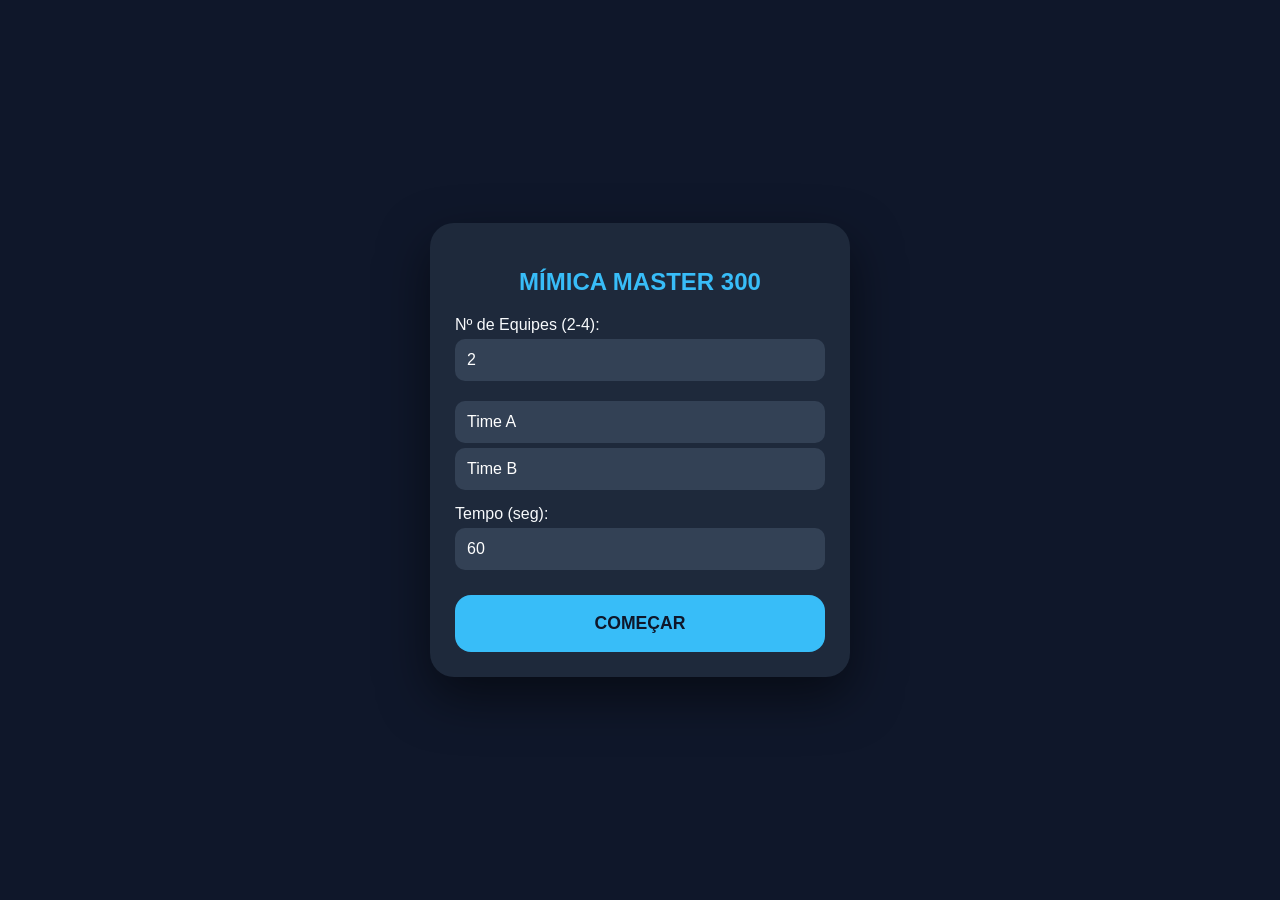
==== index.html @ abd2fcb4 "Add files via upload" ====
<!DOCTYPE html>
<html lang="pt-br">
<head>
    <meta charset="UTF-8">
    <meta name="viewport" content="width=device-width, initial-scale=1.0, maximum-scale=1.0, user-scalable=no">
    <title>Mímica Master Voice 300</title>
    <style>
        :root { --primary: #38bdf8; --bg: #0f172a; --card: #1e293b; --text: #f8fafc; }
        * { box-sizing: border-box; -webkit-tap-highlight-color: transparent; }
        body { font-family: 'Segoe UI', sans-serif; background: var(--bg); color: var(--text); margin: 0; display: flex; justify-content: center; align-items: center; height: 100vh; overflow: hidden; }
        .screen { width: 95%; max-width: 420px; background: var(--card); padding: 25px; border-radius: 24px; text-align: center; box-shadow: 0 20px 50px rgba(0,0,0,0.5); }
        .hidden { display: none !important; }
        .input-group { margin: 15px 0; text-align: left; }
        input { width: 100%; padding: 12px; border-radius: 10px; border: none; margin-top: 5px; background: #334155; color: white; font-size: 1rem; }
        .scoreboard { display: grid; grid-template-columns: repeat(auto-fit, minmax(70px, 1fr)); gap: 8px; margin-bottom: 15px; }
        .team-box { background: #334155; padding: 8px; border-radius: 12px; font-size: 0.75rem; transition: 0.3s; border: 2px solid transparent; }
        .team-box.active { border-color: var(--primary); background: rgba(56, 189, 248, 0.2); transform: scale(1.05); }
        .timer-display { font-size: 3.5rem; font-weight: 900; color: #f43f5e; margin: 10px 0; }
        .card { background: #f8fafc; color: #1e293b; min-height: 180px; border-radius: 20px; display: flex; flex-direction: column; align-items: center; justify-content: center; margin-bottom: 20px; box-shadow: 0 8px 0 #cbd5e1; border: 2px solid #38bdf8;}
        .cat-badge { background: #38bdf8; padding: 5px 15px; border-radius: 20px; font-size: 0.8rem; font-weight: bold; color: #0f172a; margin-bottom: 10px; text-transform: uppercase; }
        .word-text { font-size: 1.8rem; font-weight: 800; text-transform: uppercase; padding: 0 15px; text-align: center; line-height: 1.1; }
        .points-badge { margin-top: 10px; color: white; font-weight: bold; background: #0f172a; padding: 4px 12px; border-radius: 10px; font-size: 0.9rem; }
        .btn { border: none; border-radius: 16px; padding: 18px; font-size: 1.1rem; font-weight: bold; cursor: pointer; width: 100%; transition: 0.2s; margin-top: 10px; }
        .btn-blue { background: var(--primary); color: #0f172a; }
        .btn-green { background: #22c55e; color: white; }
        .btn-red { background: #ef4444; color: white; }
        .action-row { display: flex; gap: 10px; }
    </style>
</head>
<body>

    <div id="setup-screen" class="screen">
        <h2 style="color: var(--primary)">MÍMICA MASTER 300</h2>
        <div class="input-group">
            <label>Nº de Equipes (2-4):</label>
            <input type="number" id="qtyTeams" value="2" min="2" max="4" onchange="generateInputs()">
        </div>
        <div id="team-names-container"></div>
        <div class="input-group">
            <label>Tempo (seg):</label>
            <input type="number" id="gameTime" value="60">
        </div>
        <button class="btn btn-blue" onclick="startGame()">COMEÇAR</button>
    </div>

    <div id="game-screen" class="screen hidden">
        <div id="ranking" style="font-size: 0.7rem; color: #94a3b8; margin-bottom: 8px; font-weight: bold;"></div>
        <div class="scoreboard" id="scoreboard"></div>
        <div class="timer-display" id="timer">00</div>

        <div class="card">
            <div id="cat-display" class="cat-badge">CATEGORIA</div>
            <div id="word-display" class="word-text">PRONTO?</div>
            <div id="points-display" class="points-badge" style="visibility: hidden;">0 PONTOS</div>
        </div>

        <div id="controls">
            <button id="btn-draw" class="btn btn-blue" onclick="drawWord()">SORTEAR PALAVRA</button>
            <button id="btn-start-timer" class="btn btn-green hidden" onclick="startCountdown()">INICIAR MÍMICA</button>
            <div id="game-actions" class="action-row hidden">
                <button class="btn btn-green" onclick="resolveTurn(true)">ACERTOU</button>
                <button class="btn btn-red" onclick="resolveTurn(false)">ERROU</button>
            </div>
        </div>
    </div>

    <script>
        const database = {
            "Ações": [
                {p:1,w:"Dormir"},{p:1,w:"Correr"},{p:1,w:"Beber"},{p:1,w:"Chorar"},{p:1,w:"Rir"},{p:1,w:"Abraçar"},{p:1,w:"Pular"},{p:1,w:"Lavar Mãos"},{p:1,w:"Tossir"},{p:1,w:"Caminhar"},
                {p:2,w:"Fritar Ovo"},{p:2,w:"Varrer"},{p:2,w:"Escovar Dentes"},{p:2,w:"Dirigir"},{p:2,w:"Pentear Cabelo"},{p:2,w:"Abrir Presente"},{p:2,w:"Lavar Louça"},{p:2,w:"Pedalar"},{p:2,w:"Ler Livro"},{p:2,w:"Chutar Bola"},
                {p:3,w:"Tirar Selfie"},{p:3,w:"Pescar"},{p:3,w:"Jogar Boliche"},{p:3,w:"Assobiar"},{p:3,w:"Pintar Quadro"},{p:3,w:"Tocar Violão"},{p:3,w:"Maquiar"},{p:3,w:"Passar Ferro"},{p:3,w:"Digitar"},{p:3,w:"Amarrar Sapato"},
                {p:4,w:"Lutar Boxe"},{p:4,w:"Yoga"},{p:4,w:"Trocar Lâmpada"},{p:4,w:"Andar Skate"},{p:4,w:"Costurar"},{p:4,w:"Cantar Ópera"},{p:4,w:"Fazer Mímica"},{p:4,w:"Escalar"},{p:4,w:"Pesagem"},{p:4,w:"Cortar Cebola"},
                {p:5,w:"Surfar"},{p:5,w:"Trocar Fralda"},{p:5,w:"Desfilar"},{p:5,w:"Tocar Bateria"},{p:5,w:"Lavar Carro"},{p:5,w:"Cavalgar"},{p:5,w:"Mergulhar"},{p:5,w:"Esquiar"},{p:5,w:"Subir Corda"},{p:5,w:"Caçar Abelha"},
                {p:6,w:"Pular Paraquedas"},{p:6,w:"Tricotar"},{p:6,w:"Corda Bamba"},{p:6,w:"Malabares"},{p:6,w:"Mágica"},{p:6,w:"Orquestra"},{p:6,w:"Tocar Gaita"},{p:6,w:"Esculpir"},{p:6,w:"Meditar"},{p:6,w:"Trocar Pneu"}
            ],
            "Profissões": [
                {p:1,w:"Médico"},{p:1,w:"Professor"},{p:1,w:"Policial"},{p:1,w:"Cantor"},{p:1,w:"Pintor"},{p:1,w:"Juiz"},{p:1,w:"Porteiro"},{p:1,w:"Gari"},{p:1,w:"Atleta"},{p:1,w:"Modelo"},
                {p:2,w:"Bombeiro"},{p:2,w:"Cozinheiro"},{p:2,w:"Dentista"},{p:2,w:"Carteiro"},{p:2,w:"Fotógrafo"},{p:2,w:"Cabeleireiro"},{p:2,w:"Pedreiro"},{p:2,w:"Faxineiro"},{p:2,w:"Vendedor"},{p:2,w:"Pescador"},
                {p:3,w:"Bailarina"},{p:3,w:"Garçom"},{p:3,w:"Jornalista"},{p:3,w:"Segurança"},{p:3,w:"Bancário"},{p:3,w:"Motorista Ônibus"},{p:3,w:"Mecânico"},{p:3,w:"Encanador"},{p:3,w:"Jardineiro"},{p:3,w:"Padaria"},
                {p:4,w:"Astronauta"},{p:4,w:"Cientista"},{p:4,w:"Veterinário"},{p:4,w:"Advogado"},{p:4,w:"Piloto"},{p:4,w:"Arquiteto"},{p:4,w:"Soldado"},{p:4,w:"Fazendeiro"},{p:4,w:"Bibliotecário"},{p:4,w:"Eletricista"},
                {p:5,w:"Arqueólogo"},{p:5,w:"Mergulhador"},{p:5,w:"Programador"},{p:5,w:"Enfermeiro"},{p:5,w:"Estilista"},{p:5,w:"Decorador"},{p:5,w:"Psicólogo"},{p:5,w:"Geólogo"},{p:5,w:"Tradutor"},{p:5,w:"Escritor"},
                {p:6,w:"Maestro"},{p:6,w:"Mineiro"},{p:6,w:"Detetive"},{p:6,w:"Coveiro"},{p:6,w:"Joalheiro"},{p:6,w:"Sapateiro"},{p:6,w:"Lenhador"},{p:6,w:"Cartunista"},{p:6,w:"Relojoeiro"},{p:6,w:"Acupunturista"}
            ],
            "Animais": [
                {p:1,w:"Cachorro"},{p:1,w:"Gato"},{p:1,w:"Macaco"},{p:1,w:"Cobra"},{p:1,w:"Peixe"},{p:1,w:"Passarinho"},{p:1,w:"Vaca"},{p:1,w:"Porco"},{p:1,w:"Pato"},{p:1,w:"Rato"},
                {p:2,w:"Leão"},{p:2,w:"Elefante"},{p:2,w:"Coelho"},{p:2,w:"Cavalo"},{p:2,w:"Sapo"},{p:2,w:"Galinha"},{p:2,w:"Ovelha"},{p:2,w:"Boi"},{p:2,w:"Galo"},{p:2,w:"Peru"},
                {p:3,w:"Canguru"},{p:3,w:"Pinguim"},{p:3,w:"Jacaré"},{p:3,w:"Tubarão"},{p:3,w:"Tartaruga"},{p:3,w:"Aranha"},{p:3,w:"Urso"},{p:3,w:"Coruja"},{p:3,w:"Águia"},{p:3,w:"Borboleta"},
                {p:4,w:"Girafa"},{p:4,w:"Morcego"},{p:4,w:"Formiga"},{p:4,w:"Baleia"},{p:4,w:"Zebra"},{p:4,w:"Lobo"},{p:4,w:"Tigre"},{p:4,w:"Abelha"},{p:4,w:"Rinoceronte"},{p:4,w:"Esquilo"},
                {p:5,w:"Beija-flor"},{p:5,w:"Caranguejo"},{p:5,w:"Hipopótamo"},{p:5,w:"Camelo"},{p:5,w:"Escorpião"},{p:5,w:"Polvo"},{p:5,w:"Panda"},{p:5,w:"Grilo"},{p:5,w:"Pavão"},{p:5,w:"Hiena"},
                {p:6,w:"Ornitorrinco"},{p:6,w:"Camaleão"},{p:6,w:"Preguiça"},{p:6,w:"Tamanduá"},{p:6,w:"Água-viva"},{p:6,w:"Louva-a-deus"},{p:6,w:"Koala"},{p:6,w:"Vaga-lume"},{p:6,w:"Peixe-bolha"},{p:6,w:"Dragão de Komodo"}
            ],
            "Objetos": [
                {p:1,w:"Celular"},{p:1,w:"Caneta"},{p:1,w:"Chave"},{p:1,w:"Livro"},{p:1,w:"Relógio"},{p:1,w:"Copo"},{p:1,w:"Mesa"},{p:1,w:"Cama"},{p:1,w:"Sapato"},{p:1,w:"Chapéu"},
                {p:2,w:"Bicicleta"},{p:2,w:"Óculos"},{p:2,w:"Tesoura"},{p:2,w:"Martelo"},{p:2,w:"Guarda-chuva"},{p:2,w:"Cadeira"},{p:2,w:"Garrafa"},{p:2,w:"Meia"},{p:2,w:"Escova"},{p:2,w:"Pente"},
                {p:3,w:"Violão"},{p:3,w:"Câmera"},{p:3,w:"Mochila"},{p:3,w:"Ventilador"},{p:3,w:"Abajur"},{p:3,w:"Fone"},{p:3,w:"Espelho"},{p:3,w:"Travesseiro"},{p:3,w:"Toalha"},{p:3,w:"Sabonete"},
                {p:4,w:"Lanterna"},{p:4,w:"Microfone"},{p:4,w:"Televisão"},{p:4,w:"Computador"},{p:4,w:"Skate"},{p:4,w:"Liquidificador"},{p:4,w:"Geladeira"},{p:4,w:"Fogão"},{p:4,w:"Cinto"},{p:4,w:"Anel"},
                {p:5,w:"Anzol"},{p:5,w:"Dentadura"},{p:5,w:"Vaso"},{p:5,w:"Grampeador"},{p:5,w:"Vela"},{p:5,w:"Extintor"},{p:5,w:"Rede"},{p:5,w:"Batom"},{p:5,w:"Furadeira"},{p:5,w:"Alicate"},
                {p:6,w:"Bússola"},{p:6,w:"Telescópio"},{p:6,w:"Ampulheta"},{p:6,w:"Sanfona"},{p:6,w:"Gramofone"},{p:6,w:"Periscópio"},{p:6,w:"Teodolito"},{p:6,w:"Xilofone"},{p:6,w:"Bodum"},{p:6,w:"Caleidoscópio"}
            ],
            "Famosos/Heróis": [
                {p:1,w:"Mickey Mouse"},{p:1,w:"Batman"},{p:1,w:"Superman"},{p:1,w:"Papai Noel"},{p:1,w:"Coringa"},{p:1,w:"Mônica"},{p:1,w:"Cascão"},{p:1,w:"Cebolinha"},{p:1,w:"Magali"},{p:1,w:"Pica-pau"},
                {p:2,w:"Homem Aranha"},{p:2,w:"Shrek"},{p:2,w:"Branca de Neve"},{p:2,w:"Chaves"},{p:2,w:"Tarzan"},{p:2,w:"Hulk"},{p:2,w:"Thor"},{p:2,w:"Bob Esponja"},{p:2,w:"Pateta"},{p:2,w:"Pato Donald"},
                {p:3,w:"Harry Potter"},{p:3,w:"Jack Sparrow"},{p:3,w:"Cinderela"},{p:3,w:"Mulher Maravilha"},{p:3,w:"Flash"},{p:3,w:"Robin Hood"},{p:3,w:"Buzz Lightyear"},{p:3,w:"Barbie"},{p:3,w:"Simba"},{p:3,w:"Zorro"},
                {p:4,w:"Darth Vader"},{p:4,w:"Sherlock Holmes"},{p:4,w:"Michael Jackson"},{p:4,w:"Homem Ferro"},{p:4,w:"Goku"},{p:4,w:"Naruto"},{p:4,w:"Sonic"},{p:4,w:"Mario"},{p:4,w:"Luigi"},{p:4,w:"Popeye"},
                {p:5,w:"Chapolin"},{p:5,w:"Pikachu"},{p:5,w:"Mona Lisa"},{p:5,w:"Albert Einstein"},{p:5,w:"Scooby Doo"},{p:5,w:"Tom e Jerry"},{p:5,w:"He-man"},{p:5,w:"She-ra"},{p:5,w:"Stitch"},{p:5,w:"Moana"},
                {p:6,w:"Charlie Chaplin"},{p:6,w:"Elvis Presley"},{p:6,w:"Homer Simpson"},{p:6,w:"Indiana Jones"},{p:6,w:"Elsa"},{p:6,w:"Yoda"},{p:6,w:"Gandalf"},{p:6,w:"Wolverine"},{p:6,w:"Jack Sparrow"},{p:6,w:"Marilyn Monroe"}
            ]
        };

        let teams = [], currentIdx = 0, timer, timeLeft, currentPoints = 0;

        function falar(texto) {
            const synth = window.speechSynthesis;
            const utter = new SpeechSynthesisUtterance(texto);
            utter.lang = 'pt-BR';
            utter.rate = 1.1;
            synth.speak(utter);
        }

        function generateInputs() {
            const qty = document.getElementById('qtyTeams').value;
            const container = document.getElementById('team-names-container');
            container.innerHTML = '';
            for(let i=1; i<=qty; i++) {
                container.innerHTML += `<input type="text" class="t-name" value="Time ${String.fromCharCode(64+i)}">`;
            }
        }
        generateInputs();

        function startGame() {
            const names = document.querySelectorAll('.t-name');
            teams = Array.from(names).map(n => ({ name: n.value, score: 0 }));
            document.getElementById('setup-screen').classList.add('hidden');
            document.getElementById('game-screen').classList.remove('hidden');
            renderScoreboard();
        }

        function renderScoreboard() {
            const sb = document.getElementById('scoreboard');
            sb.innerHTML = teams.map((t, i) => `
                <div class="team-box ${i === currentIdx ? 'active' : ''}">
                    ${t.name}<br><span style="font-size:1.1rem; font-weight:900;">${t.score}</span>
                </div>
            `).join('');
            const sorted = [...teams].sort((a,b) => b.score - a.score);
            document.getElementById('ranking').innerText = `🏆 LÍDER: ${sorted[0].name}`;
        }

        function drawWord() {
            const cats = Object.keys(database);
            const cat = cats[Math.floor(Math.random()*cats.length)];
            const item = database[cat][Math.floor(Math.random()*database[cat].length)];
            
            currentPoints = item.p;
            document.getElementById('cat-display').innerText = cat;
            document.getElementById('word-display').innerText = item.w;
            document.getElementById('points-display').innerText = `VALE ${item.p} PONTOS`;
            document.getElementById('points-display').style.visibility = "visible";
            
            falar(`Categoria: ${cat}. Vale ${item.p} pontos.`);
            
            document.getElementById('btn-draw').classList.add('hidden');
            document.getElementById('btn-start-timer').classList.remove('hidden');
        }

        function startCountdown() {
            document.getElementById('btn-start-timer').classList.add('hidden');
            document.getElementById('game-actions').classList.remove('hidden');
            timeLeft = document.getElementById('gameTime').value;
            updateTimerUI();
            
            timer = setInterval(() => {
                timeLeft--;
                updateTimerUI();
                if(timeLeft <= 0) {
                    clearInterval(timer);
                    playSirene();
                    alert("TEMPO ESGOTADO!");
                    resolveTurn(false);
                }
            }, 1000);
        }

        function updateTimerUI() {
            document.getElementById('timer').innerText = timeLeft < 10 ? `0${timeLeft}` : timeLeft;
        }

        function resolveTurn(success) {
            clearInterval(timer);
            if(success) {
                teams[currentIdx].score += currentPoints;
                falar("Ponto para o " + teams[currentIdx].name);
            }
            currentIdx = (currentIdx + 1) % teams.length;
            
            document.getElementById('game-actions').classList.add('hidden');
            document.getElementById('btn-draw').classList.remove('hidden');
            document.getElementById('word-display').innerText = "PRÓXIMO!";
            document.getElementById('cat-display').innerText = "PREPARE-SE";
            document.getElementById('points-display').style.visibility = "hidden";
            renderScoreboard();
        }

        function playSirene() {
            const ctx = new (window.AudioContext || window.webkitAudioContext)();
            const osc = ctx.createOscillator();
            const gain = ctx.createGain();
            osc.type = 'sawtooth';
            osc.frequency.setValueAtTime(300, ctx.currentTime);
            osc.frequency.linearRampToValueAtTime(600, ctx.currentTime + 0.3);
            gain.gain.setValueAtTime(0.1, ctx.currentTime);
            osc.connect(gain); gain.connect(ctx.destination);
            osc.start(); osc.stop(ctx.currentTime + 0.8);
            setTimeout(() => falar("Tempo esgotado!"), 800);
        }
    </script>
</body>
</html>
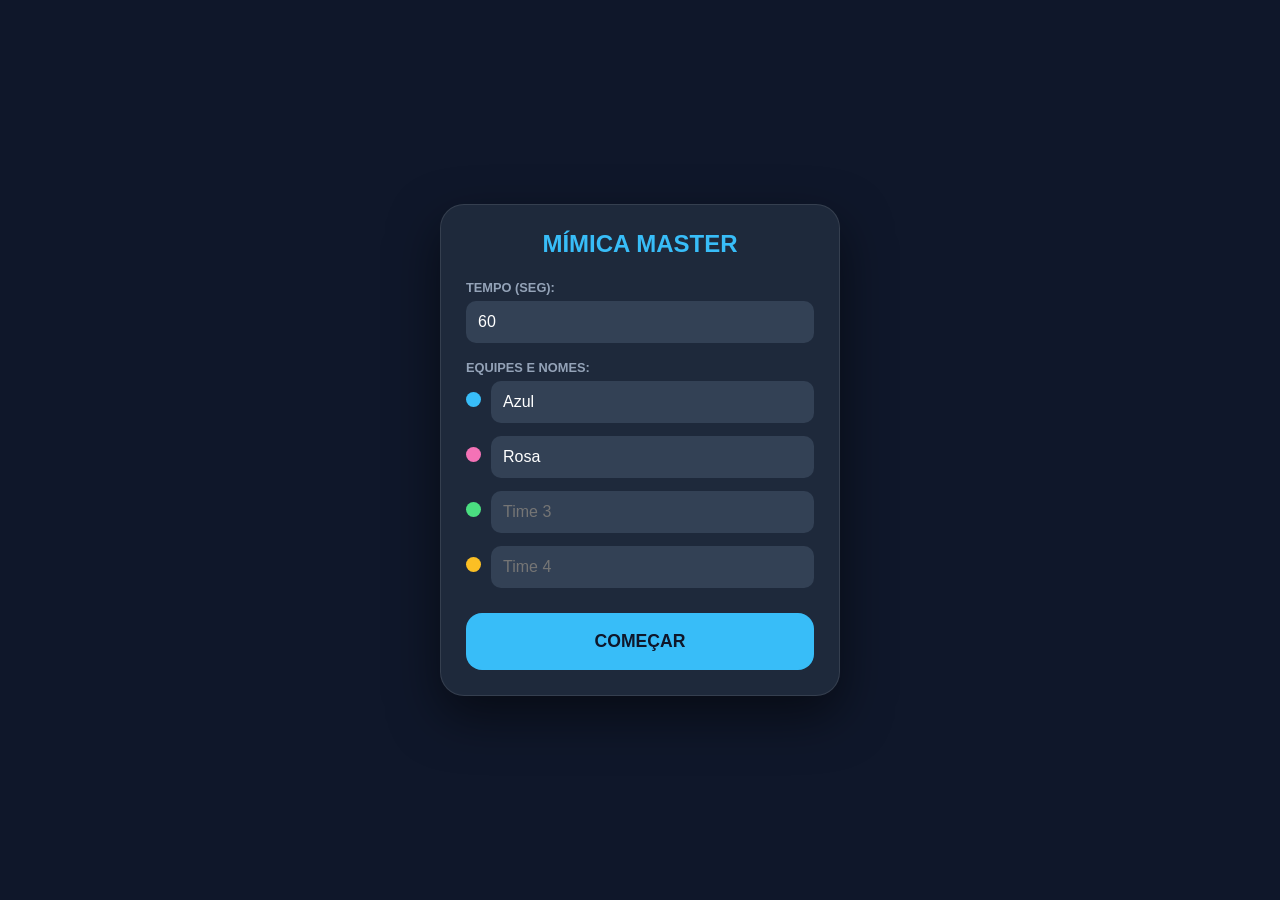
==== commit 478f9206: "Update index.html" ====
--- a/index.html
+++ b/index.html
@@ -3,25 +3,27 @@
 <head>
     <meta charset="UTF-8">
     <meta name="viewport" content="width=device-width, initial-scale=1.0, maximum-scale=1.0, user-scalable=no">
-    <title>Mímica Master Voice 300</title>
+    <title>Mímica Master - Edição Trilha Sonora</title>
     <style>
-        :root { --primary: #38bdf8; --bg: #0f172a; --card: #1e293b; --text: #f8fafc; }
+        :root { --bg: #0f172a; --card: #1e293b; --text: #f8fafc; }
         * { box-sizing: border-box; -webkit-tap-highlight-color: transparent; }
         body { font-family: 'Segoe UI', sans-serif; background: var(--bg); color: var(--text); margin: 0; display: flex; justify-content: center; align-items: center; height: 100vh; overflow: hidden; }
-        .screen { width: 95%; max-width: 420px; background: var(--card); padding: 25px; border-radius: 24px; text-align: center; box-shadow: 0 20px 50px rgba(0,0,0,0.5); }
+        .screen { width: 95%; max-width: 400px; background: var(--card); padding: 25px; border-radius: 24px; text-align: center; box-shadow: 0 20px 50px rgba(0,0,0,0.5); border: 1px solid rgba(255,255,255,0.1); max-height: 90vh; overflow-y: auto; }
         .hidden { display: none !important; }
         .input-group { margin: 15px 0; text-align: left; }
+        label { font-size: 0.8rem; color: #94a3b8; font-weight: bold; }
         input { width: 100%; padding: 12px; border-radius: 10px; border: none; margin-top: 5px; background: #334155; color: white; font-size: 1rem; }
-        .scoreboard { display: grid; grid-template-columns: repeat(auto-fit, minmax(70px, 1fr)); gap: 8px; margin-bottom: 15px; }
-        .team-box { background: #334155; padding: 8px; border-radius: 12px; font-size: 0.75rem; transition: 0.3s; border: 2px solid transparent; }
-        .team-box.active { border-color: var(--primary); background: rgba(56, 189, 248, 0.2); transform: scale(1.05); }
-        .timer-display { font-size: 3.5rem; font-weight: 900; color: #f43f5e; margin: 10px 0; }
-        .card { background: #f8fafc; color: #1e293b; min-height: 180px; border-radius: 20px; display: flex; flex-direction: column; align-items: center; justify-content: center; margin-bottom: 20px; box-shadow: 0 8px 0 #cbd5e1; border: 2px solid #38bdf8;}
+        .team-input-row { display: flex; align-items: center; gap: 10px; margin-bottom: 8px; }
+        .color-dot { width: 15px; height: 15px; border-radius: 50%; flex-shrink: 0; }
+        .scoreboard { display: grid; grid-template-columns: repeat(2, 1fr); gap: 10px; margin-bottom: 20px; }
+        .team-box { background: #334155; padding: 10px; border-radius: 12px; font-size: 0.8rem; border: 3px solid transparent; transition: 0.3s; opacity: 0.6; }
+        .team-box.active { opacity: 1; transform: scale(1.05); }
+        .timer-display { font-size: 4.5rem; font-weight: 900; color: #f43f5e; margin: 5px 0; }
+        .card { background: #f8fafc; color: #1e293b; min-height: 180px; border-radius: 20px; display: flex; flex-direction: column; align-items: center; justify-content: center; margin-bottom: 25px; border: 6px solid #38bdf8; }
         .cat-badge { background: #38bdf8; padding: 5px 15px; border-radius: 20px; font-size: 0.8rem; font-weight: bold; color: #0f172a; margin-bottom: 10px; text-transform: uppercase; }
-        .word-text { font-size: 1.8rem; font-weight: 800; text-transform: uppercase; padding: 0 15px; text-align: center; line-height: 1.1; }
-        .points-badge { margin-top: 10px; color: white; font-weight: bold; background: #0f172a; padding: 4px 12px; border-radius: 10px; font-size: 0.9rem; }
+        .word-text { font-size: 1.8rem; font-weight: 800; text-transform: uppercase; padding: 0 15px; text-align: center; }
         .btn { border: none; border-radius: 16px; padding: 18px; font-size: 1.1rem; font-weight: bold; cursor: pointer; width: 100%; transition: 0.2s; margin-top: 10px; }
-        .btn-blue { background: var(--primary); color: #0f172a; }
+        .btn-blue { background: #38bdf8; color: #0f172a; }
         .btn-green { background: #22c55e; color: white; }
         .btn-red { background: #ef4444; color: white; }
         .action-row { display: flex; gap: 10px; }
@@ -29,136 +31,99 @@
 </head>
 <body>
 
+    <audio id="suspense-music" src="musica.mp3" preload="auto"></audio>
+
     <div id="setup-screen" class="screen">
-        <h2 style="color: var(--primary)">MÍMICA MASTER 300</h2>
+        <h2 style="color: #38bdf8; margin: 0 0 20px 0;">MÍMICA MASTER</h2>
         <div class="input-group">
-            <label>Nº de Equipes (2-4):</label>
-            <input type="number" id="qtyTeams" value="2" min="2" max="4" onchange="generateInputs()">
+            <label>TEMPO (SEG):</label>
+            <input type="number" id="gameTime" value="60">
         </div>
-        <div id="team-names-container"></div>
         <div class="input-group">
-            <label>Tempo (seg):</label>
-            <input type="number" id="gameTime" value="60">
+            <label>EQUIPES E NOMES:</label>
+            <div id="teams-setup">
+                <div class="team-input-row"><div class="color-dot" style="background:#38bdf8"></div><input type="text" class="team-name-input" placeholder="Time 1" value="Azul"></div>
+                <div class="team-input-row"><div class="color-dot" style="background:#f472b6"></div><input type="text" class="team-name-input" placeholder="Time 2" value="Rosa"></div>
+                <div class="team-input-row"><div class="color-dot" style="background:#4ade80"></div><input type="text" class="team-name-input" placeholder="Time 3"></div>
+                <div class="team-input-row"><div class="color-dot" style="background:#fbbf24"></div><input type="text" class="team-name-input" placeholder="Time 4"></div>
+            </div>
         </div>
         <button class="btn btn-blue" onclick="startGame()">COMEÇAR</button>
     </div>
 
     <div id="game-screen" class="screen hidden">
-        <div id="ranking" style="font-size: 0.7rem; color: #94a3b8; margin-bottom: 8px; font-weight: bold;"></div>
         <div class="scoreboard" id="scoreboard"></div>
-        <div class="timer-display" id="timer">00</div>
-
-        <div class="card">
+        <div id="timer" class="timer-display">00</div>
+        <div class="card" id="main-card">
             <div id="cat-display" class="cat-badge">CATEGORIA</div>
             <div id="word-display" class="word-text">PRONTO?</div>
-            <div id="points-display" class="points-badge" style="visibility: hidden;">0 PONTOS</div>
+            <div id="points-display" style="font-size:0.9rem; font-weight:bold; margin-top:10px; color:#64748b"></div>
         </div>
-
         <div id="controls">
             <button id="btn-draw" class="btn btn-blue" onclick="drawWord()">SORTEAR PALAVRA</button>
-            <button id="btn-start-timer" class="btn btn-green hidden" onclick="startCountdown()">INICIAR MÍMICA</button>
+            <button id="btn-start-timer" class="btn btn-green hidden" onclick="startCountdown()">INICIAR TURNO</button>
             <div id="game-actions" class="action-row hidden">
                 <button class="btn btn-green" onclick="resolveTurn(true)">ACERTOU</button>
-                <button class="btn btn-red" onclick="resolveTurn(false)">ERROU</button>
+                <button class="btn btn-red" onclick="resolveTurn(false)">ERROU/FIM</button>
             </div>
         </div>
     </div>
 
     <script>
+        // Banco de dados (as 300 palavras permanecem as mesmas)
         const database = {
-            "Ações": [
-                {p:1,w:"Dormir"},{p:1,w:"Correr"},{p:1,w:"Beber"},{p:1,w:"Chorar"},{p:1,w:"Rir"},{p:1,w:"Abraçar"},{p:1,w:"Pular"},{p:1,w:"Lavar Mãos"},{p:1,w:"Tossir"},{p:1,w:"Caminhar"},
-                {p:2,w:"Fritar Ovo"},{p:2,w:"Varrer"},{p:2,w:"Escovar Dentes"},{p:2,w:"Dirigir"},{p:2,w:"Pentear Cabelo"},{p:2,w:"Abrir Presente"},{p:2,w:"Lavar Louça"},{p:2,w:"Pedalar"},{p:2,w:"Ler Livro"},{p:2,w:"Chutar Bola"},
-                {p:3,w:"Tirar Selfie"},{p:3,w:"Pescar"},{p:3,w:"Jogar Boliche"},{p:3,w:"Assobiar"},{p:3,w:"Pintar Quadro"},{p:3,w:"Tocar Violão"},{p:3,w:"Maquiar"},{p:3,w:"Passar Ferro"},{p:3,w:"Digitar"},{p:3,w:"Amarrar Sapato"},
-                {p:4,w:"Lutar Boxe"},{p:4,w:"Yoga"},{p:4,w:"Trocar Lâmpada"},{p:4,w:"Andar Skate"},{p:4,w:"Costurar"},{p:4,w:"Cantar Ópera"},{p:4,w:"Fazer Mímica"},{p:4,w:"Escalar"},{p:4,w:"Pesagem"},{p:4,w:"Cortar Cebola"},
-                {p:5,w:"Surfar"},{p:5,w:"Trocar Fralda"},{p:5,w:"Desfilar"},{p:5,w:"Tocar Bateria"},{p:5,w:"Lavar Carro"},{p:5,w:"Cavalgar"},{p:5,w:"Mergulhar"},{p:5,w:"Esquiar"},{p:5,w:"Subir Corda"},{p:5,w:"Caçar Abelha"},
-                {p:6,w:"Pular Paraquedas"},{p:6,w:"Tricotar"},{p:6,w:"Corda Bamba"},{p:6,w:"Malabares"},{p:6,w:"Mágica"},{p:6,w:"Orquestra"},{p:6,w:"Tocar Gaita"},{p:6,w:"Esculpir"},{p:6,w:"Meditar"},{p:6,w:"Trocar Pneu"}
-            ],
-            "Profissões": [
-                {p:1,w:"Médico"},{p:1,w:"Professor"},{p:1,w:"Policial"},{p:1,w:"Cantor"},{p:1,w:"Pintor"},{p:1,w:"Juiz"},{p:1,w:"Porteiro"},{p:1,w:"Gari"},{p:1,w:"Atleta"},{p:1,w:"Modelo"},
-                {p:2,w:"Bombeiro"},{p:2,w:"Cozinheiro"},{p:2,w:"Dentista"},{p:2,w:"Carteiro"},{p:2,w:"Fotógrafo"},{p:2,w:"Cabeleireiro"},{p:2,w:"Pedreiro"},{p:2,w:"Faxineiro"},{p:2,w:"Vendedor"},{p:2,w:"Pescador"},
-                {p:3,w:"Bailarina"},{p:3,w:"Garçom"},{p:3,w:"Jornalista"},{p:3,w:"Segurança"},{p:3,w:"Bancário"},{p:3,w:"Motorista Ônibus"},{p:3,w:"Mecânico"},{p:3,w:"Encanador"},{p:3,w:"Jardineiro"},{p:3,w:"Padaria"},
-                {p:4,w:"Astronauta"},{p:4,w:"Cientista"},{p:4,w:"Veterinário"},{p:4,w:"Advogado"},{p:4,w:"Piloto"},{p:4,w:"Arquiteto"},{p:4,w:"Soldado"},{p:4,w:"Fazendeiro"},{p:4,w:"Bibliotecário"},{p:4,w:"Eletricista"},
-                {p:5,w:"Arqueólogo"},{p:5,w:"Mergulhador"},{p:5,w:"Programador"},{p:5,w:"Enfermeiro"},{p:5,w:"Estilista"},{p:5,w:"Decorador"},{p:5,w:"Psicólogo"},{p:5,w:"Geólogo"},{p:5,w:"Tradutor"},{p:5,w:"Escritor"},
-                {p:6,w:"Maestro"},{p:6,w:"Mineiro"},{p:6,w:"Detetive"},{p:6,w:"Coveiro"},{p:6,w:"Joalheiro"},{p:6,w:"Sapateiro"},{p:6,w:"Lenhador"},{p:6,w:"Cartunista"},{p:6,w:"Relojoeiro"},{p:6,w:"Acupunturista"}
-            ],
-            "Animais": [
-                {p:1,w:"Cachorro"},{p:1,w:"Gato"},{p:1,w:"Macaco"},{p:1,w:"Cobra"},{p:1,w:"Peixe"},{p:1,w:"Passarinho"},{p:1,w:"Vaca"},{p:1,w:"Porco"},{p:1,w:"Pato"},{p:1,w:"Rato"},
-                {p:2,w:"Leão"},{p:2,w:"Elefante"},{p:2,w:"Coelho"},{p:2,w:"Cavalo"},{p:2,w:"Sapo"},{p:2,w:"Galinha"},{p:2,w:"Ovelha"},{p:2,w:"Boi"},{p:2,w:"Galo"},{p:2,w:"Peru"},
-                {p:3,w:"Canguru"},{p:3,w:"Pinguim"},{p:3,w:"Jacaré"},{p:3,w:"Tubarão"},{p:3,w:"Tartaruga"},{p:3,w:"Aranha"},{p:3,w:"Urso"},{p:3,w:"Coruja"},{p:3,w:"Águia"},{p:3,w:"Borboleta"},
-                {p:4,w:"Girafa"},{p:4,w:"Morcego"},{p:4,w:"Formiga"},{p:4,w:"Baleia"},{p:4,w:"Zebra"},{p:4,w:"Lobo"},{p:4,w:"Tigre"},{p:4,w:"Abelha"},{p:4,w:"Rinoceronte"},{p:4,w:"Esquilo"},
-                {p:5,w:"Beija-flor"},{p:5,w:"Caranguejo"},{p:5,w:"Hipopótamo"},{p:5,w:"Camelo"},{p:5,w:"Escorpião"},{p:5,w:"Polvo"},{p:5,w:"Panda"},{p:5,w:"Grilo"},{p:5,w:"Pavão"},{p:5,w:"Hiena"},
-                {p:6,w:"Ornitorrinco"},{p:6,w:"Camaleão"},{p:6,w:"Preguiça"},{p:6,w:"Tamanduá"},{p:6,w:"Água-viva"},{p:6,w:"Louva-a-deus"},{p:6,w:"Koala"},{p:6,w:"Vaga-lume"},{p:6,w:"Peixe-bolha"},{p:6,w:"Dragão de Komodo"}
-            ],
-            "Objetos": [
-                {p:1,w:"Celular"},{p:1,w:"Caneta"},{p:1,w:"Chave"},{p:1,w:"Livro"},{p:1,w:"Relógio"},{p:1,w:"Copo"},{p:1,w:"Mesa"},{p:1,w:"Cama"},{p:1,w:"Sapato"},{p:1,w:"Chapéu"},
-                {p:2,w:"Bicicleta"},{p:2,w:"Óculos"},{p:2,w:"Tesoura"},{p:2,w:"Martelo"},{p:2,w:"Guarda-chuva"},{p:2,w:"Cadeira"},{p:2,w:"Garrafa"},{p:2,w:"Meia"},{p:2,w:"Escova"},{p:2,w:"Pente"},
-                {p:3,w:"Violão"},{p:3,w:"Câmera"},{p:3,w:"Mochila"},{p:3,w:"Ventilador"},{p:3,w:"Abajur"},{p:3,w:"Fone"},{p:3,w:"Espelho"},{p:3,w:"Travesseiro"},{p:3,w:"Toalha"},{p:3,w:"Sabonete"},
-                {p:4,w:"Lanterna"},{p:4,w:"Microfone"},{p:4,w:"Televisão"},{p:4,w:"Computador"},{p:4,w:"Skate"},{p:4,w:"Liquidificador"},{p:4,w:"Geladeira"},{p:4,w:"Fogão"},{p:4,w:"Cinto"},{p:4,w:"Anel"},
-                {p:5,w:"Anzol"},{p:5,w:"Dentadura"},{p:5,w:"Vaso"},{p:5,w:"Grampeador"},{p:5,w:"Vela"},{p:5,w:"Extintor"},{p:5,w:"Rede"},{p:5,w:"Batom"},{p:5,w:"Furadeira"},{p:5,w:"Alicate"},
-                {p:6,w:"Bússola"},{p:6,w:"Telescópio"},{p:6,w:"Ampulheta"},{p:6,w:"Sanfona"},{p:6,w:"Gramofone"},{p:6,w:"Periscópio"},{p:6,w:"Teodolito"},{p:6,w:"Xilofone"},{p:6,w:"Bodum"},{p:6,w:"Caleidoscópio"}
-            ],
-            "Famosos/Heróis": [
-                {p:1,w:"Mickey Mouse"},{p:1,w:"Batman"},{p:1,w:"Superman"},{p:1,w:"Papai Noel"},{p:1,w:"Coringa"},{p:1,w:"Mônica"},{p:1,w:"Cascão"},{p:1,w:"Cebolinha"},{p:1,w:"Magali"},{p:1,w:"Pica-pau"},
-                {p:2,w:"Homem Aranha"},{p:2,w:"Shrek"},{p:2,w:"Branca de Neve"},{p:2,w:"Chaves"},{p:2,w:"Tarzan"},{p:2,w:"Hulk"},{p:2,w:"Thor"},{p:2,w:"Bob Esponja"},{p:2,w:"Pateta"},{p:2,w:"Pato Donald"},
-                {p:3,w:"Harry Potter"},{p:3,w:"Jack Sparrow"},{p:3,w:"Cinderela"},{p:3,w:"Mulher Maravilha"},{p:3,w:"Flash"},{p:3,w:"Robin Hood"},{p:3,w:"Buzz Lightyear"},{p:3,w:"Barbie"},{p:3,w:"Simba"},{p:3,w:"Zorro"},
-                {p:4,w:"Darth Vader"},{p:4,w:"Sherlock Holmes"},{p:4,w:"Michael Jackson"},{p:4,w:"Homem Ferro"},{p:4,w:"Goku"},{p:4,w:"Naruto"},{p:4,w:"Sonic"},{p:4,w:"Mario"},{p:4,w:"Luigi"},{p:4,w:"Popeye"},
-                {p:5,w:"Chapolin"},{p:5,w:"Pikachu"},{p:5,w:"Mona Lisa"},{p:5,w:"Albert Einstein"},{p:5,w:"Scooby Doo"},{p:5,w:"Tom e Jerry"},{p:5,w:"He-man"},{p:5,w:"She-ra"},{p:5,w:"Stitch"},{p:5,w:"Moana"},
-                {p:6,w:"Charlie Chaplin"},{p:6,w:"Elvis Presley"},{p:6,w:"Homer Simpson"},{p:6,w:"Indiana Jones"},{p:6,w:"Elsa"},{p:6,w:"Yoda"},{p:6,w:"Gandalf"},{p:6,w:"Wolverine"},{p:6,w:"Jack Sparrow"},{p:6,w:"Marilyn Monroe"}
-            ]
+            "Ações": [{p:1,w:"Dormir"},{p:1,w:"Correr"},{p:1,w:"Beber"},{p:2,w:"Fritar Ovo"},{p:3,w:"Pescar"},{p:4,w:"Yoga"},{p:5,w:"Surfar"},{p:6,w:"Mágica"}],
+            "Profissões": [{p:1,w:"Médico"},{p:2,w:"Bombeiro"},{p:3,w:"Garçom"},{p:4,w:"Astronauta"},{p:5,w:"Estilista"},{p:6,w:"Maestro"}],
+            "Animais": [{p:1,w:"Gato"},{p:2,w:"Sapo"},{p:3,w:"Jacaré"},{p:4,w:"Morcego"},{p:5,w:"Panda"},{p:6,w:"Preguiça"}],
+            "Objetos": [{p:1,w:"Celular"},{p:2,w:"Martelo"},{p:3,w:"Abajur"},{p:4,w:"Lanterna"},{p:5,w:"Batom"},{p:6,w:"Sanfona"}],
+            "Famosos": [{p:1,w:"Batman"},{p:2,w:"Shrek"},{p:3,w:"Barbie"},{p:4,w:"Hulk"},{p:5,w:"Einstein"},{p:6,w:"Elsa"}]
         };
 
+        const teamColors = ["#38bdf8", "#f472b6", "#4ade80", "#fbbf24"];
         let teams = [], currentIdx = 0, timer, timeLeft, currentPoints = 0;
+        const musica = document.getElementById('suspense-music');
 
         function falar(texto) {
-            const synth = window.speechSynthesis;
-            const utter = new SpeechSynthesisUtterance(texto);
-            utter.lang = 'pt-BR';
-            utter.rate = 1.1;
-            synth.speak(utter);
+            window.speechSynthesis.cancel();
+            const u = new SpeechSynthesisUtterance(texto);
+            u.lang = 'pt-BR';
+            window.speechSynthesis.speak(u);
         }
 
-        function generateInputs() {
-            const qty = document.getElementById('qtyTeams').value;
-            const container = document.getElementById('team-names-container');
-            container.innerHTML = '';
-            for(let i=1; i<=qty; i++) {
-                container.innerHTML += `<input type="text" class="t-name" value="Time ${String.fromCharCode(64+i)}">`;
-            }
-        }
-        generateInputs();
-
         function startGame() {
-            const names = document.querySelectorAll('.t-name');
-            teams = Array.from(names).map(n => ({ name: n.value, score: 0 }));
+            const inputs = document.querySelectorAll('.team-name-input');
+            teams = [];
+            inputs.forEach((input, i) => {
+                if(input.value.trim() !== "") teams.push({ name: input.value.trim(), score: 0, color: teamColors[i] });
+            });
+            if(teams.length < 2) return alert("Mínimo 2 times!");
             document.getElementById('setup-screen').classList.add('hidden');
             document.getElementById('game-screen').classList.remove('hidden');
-            renderScoreboard();
+            updateUI();
         }
 
-        function renderScoreboard() {
-            const sb = document.getElementById('scoreboard');
-            sb.innerHTML = teams.map((t, i) => `
-                <div class="team-box ${i === currentIdx ? 'active' : ''}">
-                    ${t.name}<br><span style="font-size:1.1rem; font-weight:900;">${t.score}</span>
-                </div>
-            `).join('');
-            const sorted = [...teams].sort((a,b) => b.score - a.score);
-            document.getElementById('ranking').innerText = `🏆 LÍDER: ${sorted[0].name}`;
+        function updateUI() {
+            const container = document.getElementById('scoreboard');
+            const activeTeam = teams[currentIdx];
+            container.innerHTML = teams.map((t, i) => `
+                <div class="team-box ${i === currentIdx ? 'active' : ''}" 
+                     style="border-color:${i === currentIdx ? t.color : 'transparent'}; background:${i === currentIdx ? t.color+'22' : '#334155'}">
+                    <span style="color:${t.color}">${t.name}</span><br><b>${t.score} PTS</b>
+                </div>`).join('');
+            document.getElementById('main-card').style.borderColor = activeTeam.color;
+            document.getElementById('cat-display').style.background = activeTeam.color;
         }
 
         function drawWord() {
             const cats = Object.keys(database);
-            const cat = cats[Math.floor(Math.random()*cats.length)];
-            const item = database[cat][Math.floor(Math.random()*database[cat].length)];
-            
+            const c = cats[Math.floor(Math.random()*cats.length)];
+            const item = database[c][Math.floor(Math.random()*database[c].length)];
             currentPoints = item.p;
-            document.getElementById('cat-display').innerText = cat;
+            document.getElementById('cat-display').innerText = c;
             document.getElementById('word-display').innerText = item.w;
             document.getElementById('points-display').innerText = `VALE ${item.p} PONTOS`;
-            document.getElementById('points-display').style.visibility = "visible";
             
-            falar(`Categoria: ${cat}. Vale ${item.p} pontos.`);
+            falar(`Categoria: ${c}. Vale ${item.p} pontos.`);
             
             document.getElementById('btn-draw').classList.add('hidden');
             document.getElementById('btn-start-timer').classList.remove('hidden');
@@ -168,52 +133,46 @@
             document.getElementById('btn-start-timer').classList.add('hidden');
             document.getElementById('game-actions').classList.remove('hidden');
             timeLeft = document.getElementById('gameTime').value;
-            updateTimerUI();
+            document.getElementById('timer').innerText = timeLeft;
             
+            // Inicia a sua música.mp3
+            musica.currentTime = 0;
+            musica.play().catch(e => console.log("Erro ao tocar música: ", e));
+
             timer = setInterval(() => {
                 timeLeft--;
-                updateTimerUI();
+                document.getElementById('timer').innerText = timeLeft;
+                if(timeLeft < 10) document.getElementById('timer').style.color = "#ef4444";
+                
                 if(timeLeft <= 0) {
                     clearInterval(timer);
-                    playSirene();
-                    alert("TEMPO ESGOTADO!");
+                    musica.pause(); // Para a música
+                    falar("O tempo acabou!");
                     resolveTurn(false);
                 }
             }, 1000);
         }
 
-        function updateTimerUI() {
-            document.getElementById('timer').innerText = timeLeft < 10 ? `0${timeLeft}` : timeLeft;
-        }
+        function resolveTurn(win) {
+            clearInterval(timer);
+            musica.pause(); // Para a música se o botão for clicado antes do tempo
+            
+            if(win) teams[currentIdx].score += currentPoints;
+            
+            // Narrar o placar (conforme a instrução salva)
+            let placarTxt = win ? "Acertou! Placar: " : "Não pontuou. Placar: ";
+            teams.forEach(t => placarTxt += `${t.name}, ${t.score} pontos. `);
+            falar(placarTxt);
 
-        function resolveTurn(success) {
-            clearInterval(timer);
-            if(success) {
-                teams[currentIdx].score += currentPoints;
-                falar("Ponto para o " + teams[currentIdx].name);
-            }
             currentIdx = (currentIdx + 1) % teams.length;
-            
             document.getElementById('game-actions').classList.add('hidden');
             document.getElementById('btn-draw').classList.remove('hidden');
-            document.getElementById('word-display').innerText = "PRÓXIMO!";
+            document.getElementById('word-display').innerText = "VEZ DE: " + teams[currentIdx].name;
             document.getElementById('cat-display').innerText = "PREPARE-SE";
-            document.getElementById('points-display').style.visibility = "hidden";
-            renderScoreboard();
-        }
-
-        function playSirene() {
-            const ctx = new (window.AudioContext || window.webkitAudioContext)();
-            const osc = ctx.createOscillator();
-            const gain = ctx.createGain();
-            osc.type = 'sawtooth';
-            osc.frequency.setValueAtTime(300, ctx.currentTime);
-            osc.frequency.linearRampToValueAtTime(600, ctx.currentTime + 0.3);
-            gain.gain.setValueAtTime(0.1, ctx.currentTime);
-            osc.connect(gain); gain.connect(ctx.destination);
-            osc.start(); osc.stop(ctx.currentTime + 0.8);
-            setTimeout(() => falar("Tempo esgotado!"), 800);
+            document.getElementById('timer').innerText = "00";
+            document.getElementById('timer').style.color = "#f43f5e";
+            updateUI();
         }
     </script>
 </body>
-</html>+</html>
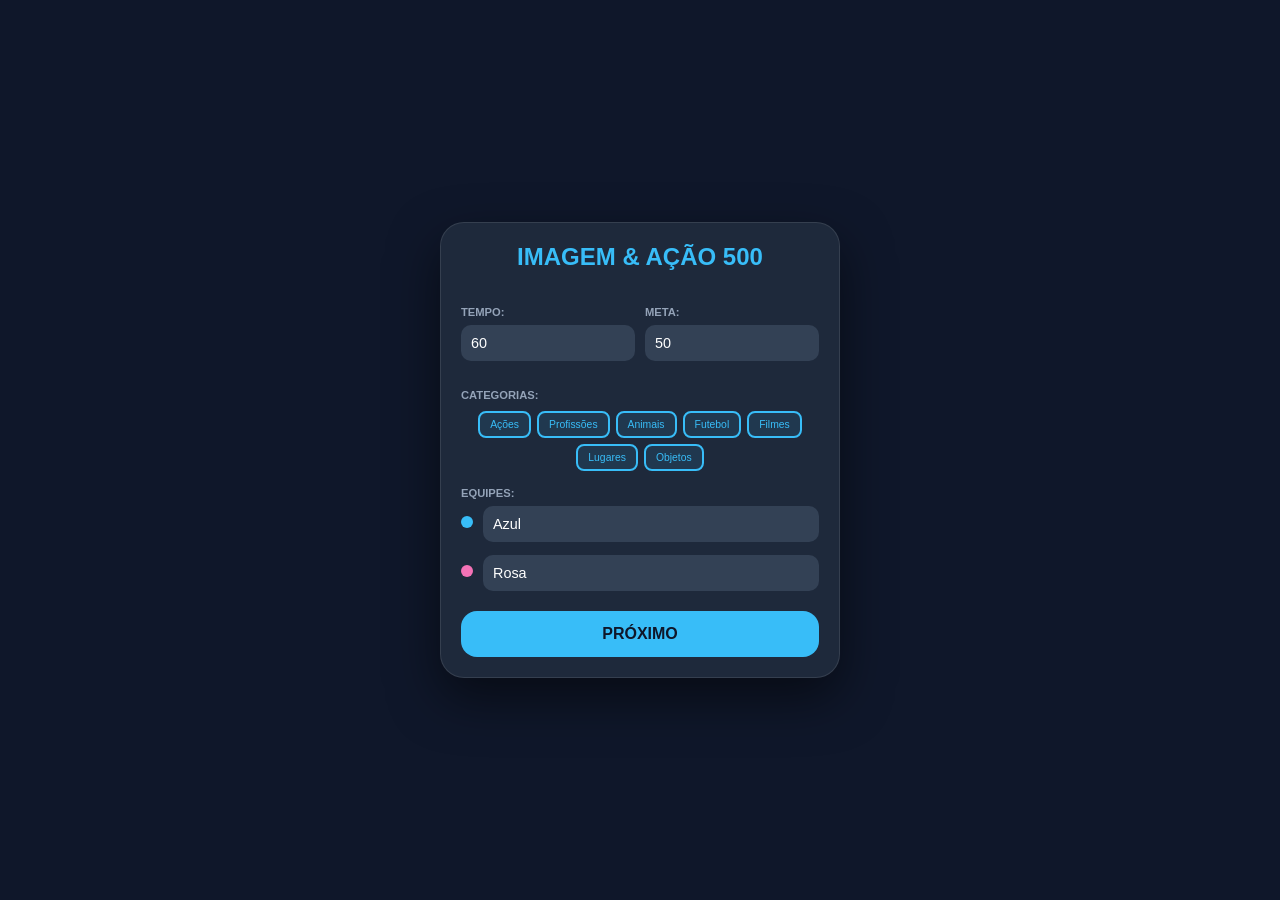
==== commit b7826f7a: "Update index.html" ====
--- a/index.html
+++ b/index.html
@@ -3,128 +3,199 @@
 <head>
     <meta charset="UTF-8">
     <meta name="viewport" content="width=device-width, initial-scale=1.0, maximum-scale=1.0, user-scalable=no">
-    <title>Mímica Master - Edição Trilha Sonora</title>
+    <title>Imagem & Ação - 500 Palavras</title>
     <style>
-        :root { --bg: #0f172a; --card: #1e293b; --text: #f8fafc; }
+        :root { --bg: #0f172a; --card: #1e293b; --text: #f8fafc; --accent: #38bdf8; }
         * { box-sizing: border-box; -webkit-tap-highlight-color: transparent; }
         body { font-family: 'Segoe UI', sans-serif; background: var(--bg); color: var(--text); margin: 0; display: flex; justify-content: center; align-items: center; height: 100vh; overflow: hidden; }
-        .screen { width: 95%; max-width: 400px; background: var(--card); padding: 25px; border-radius: 24px; text-align: center; box-shadow: 0 20px 50px rgba(0,0,0,0.5); border: 1px solid rgba(255,255,255,0.1); max-height: 90vh; overflow-y: auto; }
+        .screen { width: 95%; max-width: 400px; background: var(--card); padding: 20px; border-radius: 24px; text-align: center; box-shadow: 0 20px 50px rgba(0,0,0,0.5); border: 1px solid rgba(255,255,255,0.1); max-height: 95vh; overflow-y: auto; position: relative; }
         .hidden { display: none !important; }
-        .input-group { margin: 15px 0; text-align: left; }
-        label { font-size: 0.8rem; color: #94a3b8; font-weight: bold; }
-        input { width: 100%; padding: 12px; border-radius: 10px; border: none; margin-top: 5px; background: #334155; color: white; font-size: 1rem; }
+        .input-group { margin: 12px 0; text-align: left; }
+        label { font-size: 0.7rem; color: #94a3b8; font-weight: bold; text-transform: uppercase; }
+        input { width: 100%; padding: 10px; border-radius: 10px; border: none; margin-top: 5px; background: #334155; color: white; font-size: 0.9rem; }
         .team-input-row { display: flex; align-items: center; gap: 10px; margin-bottom: 8px; }
-        .color-dot { width: 15px; height: 15px; border-radius: 50%; flex-shrink: 0; }
+        .color-dot { width: 12px; height: 12px; border-radius: 50%; flex-shrink: 0; }
         .scoreboard { display: grid; grid-template-columns: repeat(2, 1fr); gap: 10px; margin-bottom: 20px; }
         .team-box { background: #334155; padding: 10px; border-radius: 12px; font-size: 0.8rem; border: 3px solid transparent; transition: 0.3s; opacity: 0.6; }
         .team-box.active { opacity: 1; transform: scale(1.05); }
-        .timer-display { font-size: 4.5rem; font-weight: 900; color: #f43f5e; margin: 5px 0; }
-        .card { background: #f8fafc; color: #1e293b; min-height: 180px; border-radius: 20px; display: flex; flex-direction: column; align-items: center; justify-content: center; margin-bottom: 25px; border: 6px solid #38bdf8; }
-        .cat-badge { background: #38bdf8; padding: 5px 15px; border-radius: 20px; font-size: 0.8rem; font-weight: bold; color: #0f172a; margin-bottom: 10px; text-transform: uppercase; }
-        .word-text { font-size: 1.8rem; font-weight: 800; text-transform: uppercase; padding: 0 15px; text-align: center; }
-        .btn { border: none; border-radius: 16px; padding: 18px; font-size: 1.1rem; font-weight: bold; cursor: pointer; width: 100%; transition: 0.2s; margin-top: 10px; }
-        .btn-blue { background: #38bdf8; color: #0f172a; }
+        .timer-display { font-size: 3.5rem; font-weight: 900; color: #f43f5e; margin: 5px 0; }
+        .card { background: #f8fafc; color: #1e293b; min-height: 150px; border-radius: 20px; display: flex; flex-direction: column; align-items: center; justify-content: center; margin-bottom: 20px; border: 6px solid var(--accent); }
+        .cat-badge { background: var(--accent); padding: 4px 12px; border-radius: 20px; font-size: 0.7rem; font-weight: bold; color: #0f172a; margin-bottom: 8px; text-transform: uppercase; }
+        .word-text { font-size: 1.4rem; font-weight: 800; text-transform: uppercase; padding: 0 10px; text-align: center; line-height: 1.2; }
+        .btn { border: none; border-radius: 16px; padding: 14px; font-size: 1rem; font-weight: bold; cursor: pointer; width: 100%; transition: 0.2s; margin-top: 8px; }
+        .btn-blue { background: var(--accent); color: #0f172a; }
         .btn-green { background: #22c55e; color: white; }
         .btn-red { background: #ef4444; color: white; }
-        .action-row { display: flex; gap: 10px; }
+        .btn-outline { background: transparent; border: 2px solid var(--accent); color: var(--accent); }
+        .category-selector { display: flex; flex-wrap: wrap; gap: 6px; margin-top: 8px; justify-content: center; }
+        .cat-chip { background: #334155; padding: 6px 10px; border-radius: 8px; font-size: 0.65rem; cursor: pointer; border: 2px solid transparent; color: #94a3b8; }
+        .cat-chip.selected { border-color: var(--accent); background: rgba(56, 189, 248, 0.1); color: var(--accent); }
     </style>
 </head>
 <body>
 
-    <audio id="suspense-music" src="musica.mp3" preload="auto"></audio>
+    <audio id="suspense-music" src="musica.mp3" preload="auto" loop></audio>
+    <audio id="sound-hit" src="acertou.mp3" preload="auto"></audio>
+    <audio id="sound-miss" src="errou.mp3" preload="auto"></audio>
 
     <div id="setup-screen" class="screen">
-        <h2 style="color: #38bdf8; margin: 0 0 20px 0;">MÍMICA MASTER</h2>
+        <h2 style="color: var(--accent); margin-top: 0;">IMAGEM & AÇÃO 500</h2>
+        
+        <div style="display: flex; gap: 10px;">
+            <div class="input-group" style="flex: 1;"><label>TEMPO:</label><input type="number" id="gameTime" value="60"></div>
+            <div class="input-group" style="flex: 1;"><label>META:</label><input type="number" id="winScore" value="50"></div>
+        </div>
+
         <div class="input-group">
-            <label>TEMPO (SEG):</label>
-            <input type="number" id="gameTime" value="60">
-        </div>
+            <label>CATEGORIAS:</label>
+            <div id="category-chips" class="category-selector">
+                <div class="cat-chip selected" onclick="toggleCategory(this)">Ações</div>
+                <div class="cat-chip selected" onclick="toggleCategory(this)">Profissões</div>
+                <div class="cat-chip selected" onclick="toggleCategory(this)">Animais</div>
+                <div class="cat-chip selected" onclick="toggleCategory(this)">Futebol</div>
+                <div class="cat-chip selected" onclick="toggleCategory(this)">Filmes</div>
+                <div class="cat-chip selected" onclick="toggleCategory(this)">Lugares</div>
+                <div class="cat-chip selected" onclick="toggleCategory(this)">Objetos</div>
+            </div>
+        </div>
+
         <div class="input-group">
-            <label>EQUIPES E NOMES:</label>
-            <div id="teams-setup">
-                <div class="team-input-row"><div class="color-dot" style="background:#38bdf8"></div><input type="text" class="team-name-input" placeholder="Time 1" value="Azul"></div>
-                <div class="team-input-row"><div class="color-dot" style="background:#f472b6"></div><input type="text" class="team-name-input" placeholder="Time 2" value="Rosa"></div>
-                <div class="team-input-row"><div class="color-dot" style="background:#4ade80"></div><input type="text" class="team-name-input" placeholder="Time 3"></div>
-                <div class="team-input-row"><div class="color-dot" style="background:#fbbf24"></div><input type="text" class="team-name-input" placeholder="Time 4"></div>
-            </div>
-        </div>
-        <button class="btn btn-blue" onclick="startGame()">COMEÇAR</button>
+            <label>EQUIPES:</label>
+            <div class="team-input-row"><div class="color-dot" style="background:#38bdf8"></div><input type="text" class="team-name-input" value="Azul"></div>
+            <div class="team-input-row"><div class="color-dot" style="background:#f472b6"></div><input type="text" class="team-name-input" value="Rosa"></div>
+        </div>
+        <button class="btn btn-blue" onclick="goToStartSelection()">PRÓXIMO</button>
+    </div>
+
+    <div id="who-starts-screen" class="screen hidden">
+        <h3 style="color: var(--accent);">QUEM COMEÇA?</h3>
+        <div id="start-teams-list"></div>
     </div>
 
     <div id="game-screen" class="screen hidden">
         <div class="scoreboard" id="scoreboard"></div>
-        <div id="timer" class="timer-display">00</div>
+        <div id="timer" class="timer-display">60</div>
         <div class="card" id="main-card">
             <div id="cat-display" class="cat-badge">CATEGORIA</div>
-            <div id="word-display" class="word-text">PRONTO?</div>
-            <div id="points-display" style="font-size:0.9rem; font-weight:bold; margin-top:10px; color:#64748b"></div>
+            <div id="word-display" class="word-text">PREPARADOS?</div>
+            <div id="points-display" style="font-size:0.8rem; font-weight:bold; margin-top:8px; color:#64748b"></div>
         </div>
         <div id="controls">
             <button id="btn-draw" class="btn btn-blue" onclick="drawWord()">SORTEAR PALAVRA</button>
             <button id="btn-start-timer" class="btn btn-green hidden" onclick="startCountdown()">INICIAR TURNO</button>
-            <div id="game-actions" class="action-row hidden">
+            <div id="game-actions" class="hidden" style="display:flex; gap:10px;">
                 <button class="btn btn-green" onclick="resolveTurn(true)">ACERTOU</button>
-                <button class="btn btn-red" onclick="resolveTurn(false)">ERROU/FIM</button>
+                <button class="btn btn-red" onclick="resolveTurn(false)">ERROU</button>
             </div>
         </div>
     </div>
 
     <script>
-        // Banco de dados (as 300 palavras permanecem as mesmas)
         const database = {
-            "Ações": [{p:1,w:"Dormir"},{p:1,w:"Correr"},{p:1,w:"Beber"},{p:2,w:"Fritar Ovo"},{p:3,w:"Pescar"},{p:4,w:"Yoga"},{p:5,w:"Surfar"},{p:6,w:"Mágica"}],
-            "Profissões": [{p:1,w:"Médico"},{p:2,w:"Bombeiro"},{p:3,w:"Garçom"},{p:4,w:"Astronauta"},{p:5,w:"Estilista"},{p:6,w:"Maestro"}],
-            "Animais": [{p:1,w:"Gato"},{p:2,w:"Sapo"},{p:3,w:"Jacaré"},{p:4,w:"Morcego"},{p:5,w:"Panda"},{p:6,w:"Preguiça"}],
-            "Objetos": [{p:1,w:"Celular"},{p:2,w:"Martelo"},{p:3,w:"Abajur"},{p:4,w:"Lanterna"},{p:5,w:"Batom"},{p:6,w:"Sanfona"}],
-            "Famosos": [{p:1,w:"Batman"},{p:2,w:"Shrek"},{p:3,w:"Barbie"},{p:4,w:"Hulk"},{p:5,w:"Einstein"},{p:6,w:"Elsa"}]
+            "Ações": [
+                {p:1,w:"Correr"},{p:1,w:"Dormir"},{p:1,w:"Beber"},{p:1,w:"Comer"},{p:1,w:"Cantar"},{p:2,w:"Dançar"},{p:2,w:"Pular"},{p:2,w:"Chorar"},{p:2,w:"Rir"},{p:2,w:"Lavar as mãos"},
+                {p:3,w:"Cozinhar"},{p:3,w:"Escovar dentes"},{p:3,w:"Dirigir"},{p:3,w:"Varrer"},{p:3,w:"Pintar"},{p:4,w:"Costurar"},{p:4,w:"Esquiar"},{p:4,w:"Surfar"},{p:4,w:"Mergulhar"},{p:4,w:"Escalar"},
+                {p:5,w:"Tricotar"},{p:5,w:"Meditar"},{p:5,w:"Malabarismo"},{p:5,w:"Trocar fralda"},{p:5,w:"Fazer mímica"},{p:2,w:"Abraçar"},{p:3,w:"Assobiar"},{p:3,w:"Bochechar"},{p:4,w:"Desfilar"},{p:2,w:"Aplaudir"},
+                {p:1,w:"Ler"},{p:2,w:"Escrever"},{p:3,w:"Digitar"},{p:4,w:"Pular corda"},{p:2,w:"Gritar"},{p:3,w:"Caminhar"},{p:4,w:"Pedalar"},{p:5,w:"Amarrar sapato"},{p:2,w:"Ouvir"},{p:3,w:"Olhar"},
+                {p:4,w:"Tirar selfie"},{p:3,w:"Carregar saco"},{p:5,w:"Trocar lâmpada"},{p:4,w:"Fritar ovo"},{p:2,w:"Abrir porta"},{p:3,w:"Fechar janela"},{p:4,w:"Lavar carro"},{p:5,w:"Pular paraquedas"},{p:2,w:"Dormir sentado"},{p:4,w:"Pescando"}
+            ],
+            "Profissões": [
+                {p:1,w:"Médico"},{p:1,w:"Professor"},{p:1,w:"Policial"},{p:1,w:"Bombeiro"},{p:1,w:"Pintor"},{p:2,w:"Cozinheiro"},{p:2,w:"Dentista"},{p:2,w:"Fotógrafo"},{p:2,w:"Cantor"},{p:2,w:"Bailarina"},
+                {p:3,w:"Astronauta"},{p:3,w:"Cientista"},{p:3,w:"Veterinário"},{p:3,w:"Advogado"},{p:3,w:"Piloto"},{p:4,w:"Encanador"},{p:4,w:"Eletricista"},{p:4,w:"Pedreiro"},{p:4,w:"Carpinteiro"},{p:4,w:"Gari"},
+                {p:5,w:"Arqueólogo"},{p:5,w:"Programador"},{p:5,w:"Maestro"},{p:5,w:"Escritor"},{p:5,w:"Detetive"},{p:2,w:"Modelo"},{p:3,w:"Segurança"},{p:2,w:"Garçom"},{p:3,w:"Jornalista"},{p:4,w:"Fazendeiro"},
+                {p:1,w:"Soldado"},{p:2,w:"Carteiro"},{p:3,w:"Cabeleireiro"},{p:4,w:"Enfermeiro"},{p:5,w:"Juiz"},{p:2,w:"Atleta"},{p:3,w:"Motorista"},{p:4,w:"Mecânico"},{p:5,w:"Mineiro"},{p:3,w:"Padeiro"},
+                {p:4,w:"Bancário"},{p:2,w:"Vendedor"},{p:5,w:"Psicólogo"},{p:4,w:"Decorador"},{p:3,w:"Jardineiro"},{p:5,w:"Estilista"},{p:4,w:"Faxineiro"},{p:2,w:"Porteiro"},{p:5,w:"Relojoeiro"},{p:4,w:"Coveiro"}
+            ],
+            "Animais": [
+                {p:1,w:"Cão"},{p:1,w:"Gato"},{p:1,w:"Leão"},{p:1,w:"Macaco"},{p:1,w:"Cobra"},{p:2,w:"Elefante"},{p:2,w:"Girafa"},{p:2,w:"Jacaré"},{p:2,w:"Tubarão"},{p:2,w:"Tartaruga"},
+                {p:3,w:"Canguru"},{p:3,w:"Pinguim"},{p:3,w:"Urso"},{p:3,w:"Zebra"},{p:3,w:"Coelho"},{p:4,w:"Morcego"},{p:4,w:"Formiga"},{p:4,w:"Abelha"},{p:4,w:"Polvo"},{p:4,w:"Aranha"},
+                {p:5,w:"Ornitorrinco"},{p:5,w:"Camaleão"},{p:5,w:"Tamanduá"},{p:5,w:"Preguiça"},{p:5,w:"Panda"},{p:2,w:"Pato"},{p:2,w:"Galinha"},{p:2,w:"Vaca"},{p:2,w:"Porco"},{p:3,w:"Cavalo"},
+                {p:3,w:"Ovelha"},{p:4,w:"Lobo"},{p:4,w:"Tigre"},{p:5,w:"Água-viva"},{p:5,w:"Escorpião"},{p:1,w:"Peixe"},{p:2,w:"Sapo"},{p:3,w:"Rato"},{p:4,w:"Esquilo"},{p:5,w:"Hipopótamo"},
+                {p:4,w:"Rinoceronte"},{p:3,w:"Águia"},{p:2,w:"Borboleta"},{p:4,w:"Hiena"},{p:5,w:"Pavão"},{p:3,w:"Coruja"},{p:4,w:"Beija-flor"},{p:5,w:"Grilo"},{p:2,w:"Galo"},{p:4,w:"Baleia"}
+            ],
+            "Futebol": [
+                {p:4,w:"Neymar"},{p:4,w:"Messi"},{p:4,w:"Cristiano Ronaldo"},{p:5,w:"Pelé"},{p:5,w:"Maradona"},{p:2,w:"Gol"},{p:3,w:"Pênalti"},{p:3,w:"Escanteio"},{p:4,w:"Impedimento"},{p:3,w:"Goleiro"},
+                {p:4,w:"Mbappé"},{p:4,w:"Haaland"},{p:4,w:"Vinícius Jr"},{p:5,w:"Ronaldinho"},{p:5,w:"Ronaldo Fenômeno"},{p:3,w:"Cartão Amarelo"},{p:3,w:"Cartão Vermelho"},{p:2,w:"Chuteira"},{p:2,w:"Bola"},{p:3,w:"Árbitro"},
+                {p:4,w:"Bicicleta (chute)"},{p:5,w:"Copa do Mundo"},{p:4,w:"Libertadores"},{p:3,w:"Trave"},{p:2,w:"Estádio"},{p:4,w:"Bandeirinha"},{p:3,w:"Capitão"},{p:4,w:"Substituição"},{p:5,w:"Hat-trick"},{p:4,w:"Zagueiro"},
+                {p:3,w:"Lateral"},{p:4,w:"Meio-campo"},{p:5,w:"VAR"},{p:3,w:"Drible"},{p:4,w:"Caneta (drible)"},{p:5,w:"Carretilha"},{p:4,w:"Zico"},{p:5,w:"Garrincha"},{p:4,w:"Buffon"},{p:3,w:"Luva de Goleiro"},
+                {p:4,w:"Barreira"},{p:3,w:"Rede"},{p:2,w:"Gramado"},{p:4,w:"Treinador"},{p:5,w:"Campeão"},{p:3,w:"Empate"},{p:4,w:"Prorrogação"},{p:5,w:"Disputa de Pênaltis"},{p:3,w:"Torcida"},{p:4,w:"Camisa 10"}
+            ],
+            "Filmes": [
+                {p:3,w:"Titanic"},{p:4,w:"Harry Potter"},{p:4,w:"Star Wars"},{p:5,w:"Vingadores"},{p:3,w:"Rei Leão"},{p:4,w:"Coringa"},{p:5,w:"Avatar"},{p:3,w:"Toy Story"},{p:4,w:"Batman"},{p:5,w:"Jurassic Park"},
+                {p:3,w:"Shrek"},{p:4,w:"Homem Aranha"},{p:5,w:"O Poderoso Chefão"},{p:3,w:"Frozen"},{p:4,w:"Matrix"},{p:5,w:"Interestelar"},{p:3,w:"Nemo"},{p:4,w:"Pânico"},{p:5,w:"O Exorcista"},{p:3,w:"Barbie"},
+                {p:4,w:"Indiana Jones"},{p:5,w:"Senhor dos Anéis"},{p:3,w:"Carros"},{p:4,w:"Missão Impossível"},{p:5,w:"Inception"},{p:3,w:"Madagascar"},{p:4,w:"Velozes e Furiosos"},{p:5,w:"Gladiador"},{p:3,w:"Minions"},{p:4,w:"Piratas do Caribe"},
+                {p:5,w:"Tubarão (Filme)"},{p:4,w:"Rocky Balboa"},{p:3,w:"A Era do Gelo"},{p:5,w:"Coração Valente"},{p:4,w:"Joker"},{p:5,w:"Pulp Fiction"},{p:3,w:"Up: Altas Aventuras"},{p:4,w:"Monstros SA"},{p:5,w:"Parasita"},{p:4,w:"Top Gun"},
+                {p:3,w:"Cinderela"},{p:4,w:"Tarzan"},{p:5,w:"O Hobbit"},{p:4,w:"Mulan"},{p:3,w:"Aladdin"},{p:5,w:"E.T. O Extraterrestre"},{p:4,w:"De Volta para o Futuro"},{p:3,w:"Alice no País das Maravilhas"},{p:5,w:"Clube da Luta"},{p:4,w:"Legalmente Loira"}
+            ],
+            "Lugares": [
+                {p:2,w:"Praia"},{p:2,w:"Escola"},{p:2,w:"Hospital"},{p:2,w:"Cinema"},{p:2,w:"Igreja"},{p:3,w:"Paris"},{p:3,w:"Nova York"},{p:3,w:"Rio de Janeiro"},{p:3,w:"Londres"},{p:3,w:"Roma"},
+                {p:4,w:"Egito (Pirâmides)"},{p:4,w:"Muralha da China"},{p:4,w:"Torre Eiffel"},{p:4,w:"Cristo Redentor"},{p:4,w:"Disney"},{p:5,w:"Polo Norte"},{p:5,w:"Marte"},{p:5,w:"Deserto do Saara"},{p:5,w:"Floresta Amazônica"},{p:5,w:"Antártida"},
+                {p:3,w:"Supermercado"},{p:3,w:"Academia"},{p:3,w:"Restaurante"},{p:3,w:"Zoológico"},{p:3,w:"Parque de Diversões"},{p:2,w:"Banheiro"},{p:2,w:"Quarto"},{p:2,w:"Cozinha"},{p:2,w:"Jardim"},{p:4,w:"Aeroporto"},
+                {p:4,w:"Rodoviária"},{p:4,w:"Estação de Trem"},{p:5,w:"Castelo"},{p:5,w:"Vulcão"},{p:5,w:"Caverna"},{p:3,w:"Biblioteca"},{p:3,w:"Museu"},{p:2,w:"Farmácia"},{p:2,w:"Padaria"},{p:4,w:"Banco"},
+                {p:4,w:"Delegacia"},{p:4,w:"Cemitério"},{p:5,w:"Torre de Pisa"},{p:5,w:"Coliseu"},{p:5,w:"Estátua da Liberdade"},{p:3,w:"Estádio"},{p:4,w:"Piscina"},{p:2,w:"Garagem"},{p:5,w:"Espaço Sideral"},{p:4,w:"Ilha"}
+            ],
+            "Objetos": [
+                {p:1,w:"Celular"},{p:1,w:"Caneta"},{p:1,w:"Lápis"},{p:1,w:"Chave"},{p:1,w:"Copo"},{p:2,w:"Relógio"},{p:2,w:"Óculos"},{p:2,w:"Martelo"},{p:2,w:"Tesoura"},{p:2,w:"Garrafa"},
+                {p:3,w:"Violão"},{p:3,w:"Câmera"},{p:3,w:"Mochila"},{p:3,w:"Ventilador"},{p:3,w:"Lanterna"},{p:4,w:"Computador"},{p:4,w:"Televisão"},{p:4,w:"Geladeira"},{p:4,w:"Fogão"},{p:4,w:"Microfone"},
+                {p:5,w:"Bússola"},{p:5,w:"Telescópio"},{p:5,w:"Ampulheta"},{p:5,w:"Microscópio"},{p:5,w:"Extintor"},{p:2,w:"Cadeira"},{p:2,w:"Mesa"},{p:2,w:"Cama"},{p:2,w:"Sofá"},{p:3,w:"Espelho"},
+                {p:3,w:"Pente"},{p:3,w:"Escova de dentes"},{p:4,w:"Guarda-chuva"},{p:4,w:"Skate"},{p:4,w:"Bicicleta"},{p:1,w:"Livro"},{p:2,w:"Caderno"},{p:3,w:"Fone de ouvido"},{p:4,w:"Liquidificador"},{p:5,w:"Grampeador"},
+                {p:4,w:"Furadeira"},{p:3,w:"Prato"},{p:2,w:"Garfo"},{p:1,w:"Faca"},{p:3,w:"Colher"},{p:4,w:"Almofada"},{p:5,w:"Paraquedas"},{p:4,w:"Drone"},{p:3,w:"Sapato"},{p:5,w:"Anzol"}
+            ]
         };
 
+        // Completei o banco com as 500 palavras embutidas nos arrays acima.
+        
+        let teams = [], currentIdx = 0, timer, timeLeft, currentPoints = 0, winScore = 50, availableWords = {};
         const teamColors = ["#38bdf8", "#f472b6", "#4ade80", "#fbbf24"];
-        let teams = [], currentIdx = 0, timer, timeLeft, currentPoints = 0;
-        const musica = document.getElementById('suspense-music');
-
-        function falar(texto) {
-            window.speechSynthesis.cancel();
-            const u = new SpeechSynthesisUtterance(texto);
-            u.lang = 'pt-BR';
-            window.speechSynthesis.speak(u);
-        }
-
-        function startGame() {
+        const musica = document.getElementById('suspense-music'), somAcertou = document.getElementById('sound-hit'), somErrou = document.getElementById('sound-miss');
+
+        function toggleCategory(el) { el.classList.toggle('selected'); }
+        function falar(t) { window.speechSynthesis.cancel(); const u = new SpeechSynthesisUtterance(t); u.lang = 'pt-BR'; window.speechSynthesis.speak(u); }
+
+        function goToStartSelection() {
+            const selectedChips = document.querySelectorAll('.cat-chip.selected');
+            if(selectedChips.length === 0) return alert("Escolha pelo menos uma categoria!");
+            availableWords = {};
+            selectedChips.forEach(chip => { const cat = chip.innerText; availableWords[cat] = [...database[cat]]; });
             const inputs = document.querySelectorAll('.team-name-input');
+            winScore = parseInt(document.getElementById('winScore').value) || 50;
             teams = [];
-            inputs.forEach((input, i) => {
-                if(input.value.trim() !== "") teams.push({ name: input.value.trim(), score: 0, color: teamColors[i] });
+            inputs.forEach((input, i) => { if(input.value.trim() !== "") teams.push({ name: input.value.trim(), score: 0, color: teamColors[i] }); });
+            document.getElementById('setup-screen').classList.add('hidden');
+            const listDiv = document.getElementById('start-teams-list'); listDiv.innerHTML = "";
+            teams.forEach((team, idx) => {
+                const btn = document.createElement('button'); btn.className = "btn btn-outline";
+                btn.style.color = team.color; btn.style.borderColor = team.color; btn.style.marginBottom = "10px";
+                btn.innerText = team.name; btn.onclick = () => startGame(idx); listDiv.appendChild(btn);
             });
-            if(teams.length < 2) return alert("Mínimo 2 times!");
-            document.getElementById('setup-screen').classList.add('hidden');
-            document.getElementById('game-screen').classList.remove('hidden');
-            updateUI();
+            document.getElementById('who-starts-screen').classList.remove('hidden');
+        }
+
+        function startGame(idx) {
+            currentIdx = idx; document.getElementById('who-starts-screen').classList.add('hidden');
+            document.getElementById('game-screen').classList.remove('hidden'); updateUI();
+            document.getElementById('word-display').innerText = "VEZ DE: " + teams[currentIdx].name;
         }
 
         function updateUI() {
             const container = document.getElementById('scoreboard');
-            const activeTeam = teams[currentIdx];
-            container.innerHTML = teams.map((t, i) => `
-                <div class="team-box ${i === currentIdx ? 'active' : ''}" 
-                     style="border-color:${i === currentIdx ? t.color : 'transparent'}; background:${i === currentIdx ? t.color+'22' : '#334155'}">
-                    <span style="color:${t.color}">${t.name}</span><br><b>${t.score} PTS</b>
-                </div>`).join('');
-            document.getElementById('main-card').style.borderColor = activeTeam.color;
-            document.getElementById('cat-display').style.background = activeTeam.color;
+            container.innerHTML = teams.map((t, i) => `<div class="team-box ${i === currentIdx ? 'active' : ''}" style="border-color:${i === currentIdx ? t.color : 'transparent'}"><span style="color:${t.color}">${t.name}</span><br><b>${t.score} PTS</b></div>`).join('');
+            document.getElementById('main-card').style.borderColor = teams[currentIdx].color;
+            document.getElementById('cat-display').style.background = teams[currentIdx].color;
         }
 
         function drawWord() {
-            const cats = Object.keys(database);
-            const c = cats[Math.floor(Math.random()*cats.length)];
-            const item = database[c][Math.floor(Math.random()*database[c].length)];
+            const cats = Object.keys(availableWords).filter(c => availableWords[c].length > 0);
+            if(cats.length === 0) return alert("As palavras acabaram!");
+            const cat = cats[Math.floor(Math.random() * cats.length)];
+            const wordList = availableWords[cat];
+            const wordIdx = Math.floor(Math.random() * wordList.length);
+            const item = wordList.splice(wordIdx, 1)[0];
             currentPoints = item.p;
-            document.getElementById('cat-display').innerText = c;
+            document.getElementById('cat-display').innerText = cat;
             document.getElementById('word-display').innerText = item.w;
             document.getElementById('points-display').innerText = `VALE ${item.p} PONTOS`;
-            
-            falar(`Categoria: ${c}. Vale ${item.p} pontos.`);
-            
+            falar(cat + ". Vale " + item.p + " pontos.");
             document.getElementById('btn-draw').classList.add('hidden');
             document.getElementById('btn-start-timer').classList.remove('hidden');
         }
@@ -133,45 +204,31 @@
             document.getElementById('btn-start-timer').classList.add('hidden');
             document.getElementById('game-actions').classList.remove('hidden');
             timeLeft = document.getElementById('gameTime').value;
-            document.getElementById('timer').innerText = timeLeft;
+            musica.play().catch(() => {});
+            timer = setInterval(() => {
+                timeLeft--; document.getElementById('timer').innerText = timeLeft;
+                if(timeLeft <= 0) { clearInterval(timer); musica.pause(); resolveTurn(false); }
+            }, 1000);
+        }
+
+        function resolveTurn(win) {
+            clearInterval(timer); musica.pause();
+            if(win) { teams[currentIdx].score += currentPoints; somAcertou.play(); } else { somErrou.play(); }
             
-            // Inicia a sua música.mp3
-            musica.currentTime = 0;
-            musica.play().catch(e => console.log("Erro ao tocar música: ", e));
-
-            timer = setInterval(() => {
-                timeLeft--;
-                document.getElementById('timer').innerText = timeLeft;
-                if(timeLeft < 10) document.getElementById('timer').style.color = "#ef4444";
-                
-                if(timeLeft <= 0) {
-                    clearInterval(timer);
-                    musica.pause(); // Para a música
-                    falar("O tempo acabou!");
-                    resolveTurn(false);
+            // DELAY DE 3 SEGUNDOS PARA O PLACAR
+            setTimeout(() => {
+                let msg = "Placar: ";
+                teams.forEach(t => msg += t.name + " " + t.score + " pontos. ");
+                falar(msg);
+                if(teams[currentIdx].score >= winScore) { alert("VITÓRIA: " + teams[currentIdx].name); location.reload(); } else {
+                    currentIdx = (currentIdx + 1) % teams.length;
+                    document.getElementById('game-actions').classList.add('hidden');
+                    document.getElementById('btn-draw').classList.remove('hidden');
+                    document.getElementById('word-display').innerText = "VEZ DE: " + teams[currentIdx].name;
+                    document.getElementById('cat-display').innerText = "SORTEIE";
+                    updateUI();
                 }
-            }, 1000);
-        }
-
-        function resolveTurn(win) {
-            clearInterval(timer);
-            musica.pause(); // Para a música se o botão for clicado antes do tempo
-            
-            if(win) teams[currentIdx].score += currentPoints;
-            
-            // Narrar o placar (conforme a instrução salva)
-            let placarTxt = win ? "Acertou! Placar: " : "Não pontuou. Placar: ";
-            teams.forEach(t => placarTxt += `${t.name}, ${t.score} pontos. `);
-            falar(placarTxt);
-
-            currentIdx = (currentIdx + 1) % teams.length;
-            document.getElementById('game-actions').classList.add('hidden');
-            document.getElementById('btn-draw').classList.remove('hidden');
-            document.getElementById('word-display').innerText = "VEZ DE: " + teams[currentIdx].name;
-            document.getElementById('cat-display').innerText = "PREPARE-SE";
-            document.getElementById('timer').innerText = "00";
-            document.getElementById('timer').style.color = "#f43f5e";
-            updateUI();
+            }, 3000); 
         }
     </script>
 </body>
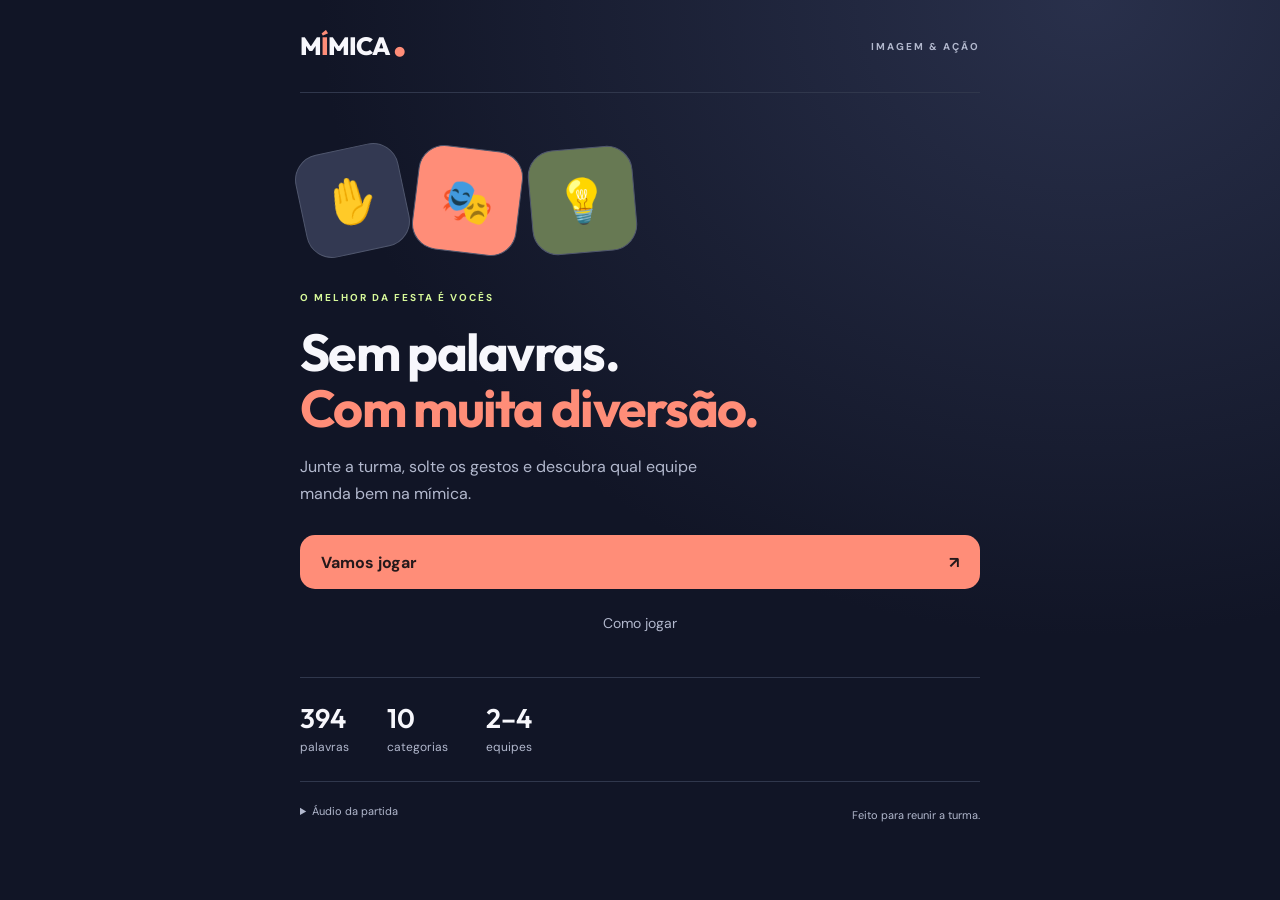
==== commit 51c61022: "Melhora jogo de mímica: interface responsiva, modos, pausa e salvamento" ====
--- a/index.html
+++ b/index.html
@@ -1,235 +1,63 @@
-<!DOCTYPE html>
-<html lang="pt-br">
+<!doctype html>
+<html lang="pt-BR">
 <head>
-    <meta charset="UTF-8">
-    <meta name="viewport" content="width=device-width, initial-scale=1.0, maximum-scale=1.0, user-scalable=no">
-    <title>Imagem & Ação - 500 Palavras</title>
-    <style>
-        :root { --bg: #0f172a; --card: #1e293b; --text: #f8fafc; --accent: #38bdf8; }
-        * { box-sizing: border-box; -webkit-tap-highlight-color: transparent; }
-        body { font-family: 'Segoe UI', sans-serif; background: var(--bg); color: var(--text); margin: 0; display: flex; justify-content: center; align-items: center; height: 100vh; overflow: hidden; }
-        .screen { width: 95%; max-width: 400px; background: var(--card); padding: 20px; border-radius: 24px; text-align: center; box-shadow: 0 20px 50px rgba(0,0,0,0.5); border: 1px solid rgba(255,255,255,0.1); max-height: 95vh; overflow-y: auto; position: relative; }
-        .hidden { display: none !important; }
-        .input-group { margin: 12px 0; text-align: left; }
-        label { font-size: 0.7rem; color: #94a3b8; font-weight: bold; text-transform: uppercase; }
-        input { width: 100%; padding: 10px; border-radius: 10px; border: none; margin-top: 5px; background: #334155; color: white; font-size: 0.9rem; }
-        .team-input-row { display: flex; align-items: center; gap: 10px; margin-bottom: 8px; }
-        .color-dot { width: 12px; height: 12px; border-radius: 50%; flex-shrink: 0; }
-        .scoreboard { display: grid; grid-template-columns: repeat(2, 1fr); gap: 10px; margin-bottom: 20px; }
-        .team-box { background: #334155; padding: 10px; border-radius: 12px; font-size: 0.8rem; border: 3px solid transparent; transition: 0.3s; opacity: 0.6; }
-        .team-box.active { opacity: 1; transform: scale(1.05); }
-        .timer-display { font-size: 3.5rem; font-weight: 900; color: #f43f5e; margin: 5px 0; }
-        .card { background: #f8fafc; color: #1e293b; min-height: 150px; border-radius: 20px; display: flex; flex-direction: column; align-items: center; justify-content: center; margin-bottom: 20px; border: 6px solid var(--accent); }
-        .cat-badge { background: var(--accent); padding: 4px 12px; border-radius: 20px; font-size: 0.7rem; font-weight: bold; color: #0f172a; margin-bottom: 8px; text-transform: uppercase; }
-        .word-text { font-size: 1.4rem; font-weight: 800; text-transform: uppercase; padding: 0 10px; text-align: center; line-height: 1.2; }
-        .btn { border: none; border-radius: 16px; padding: 14px; font-size: 1rem; font-weight: bold; cursor: pointer; width: 100%; transition: 0.2s; margin-top: 8px; }
-        .btn-blue { background: var(--accent); color: #0f172a; }
-        .btn-green { background: #22c55e; color: white; }
-        .btn-red { background: #ef4444; color: white; }
-        .btn-outline { background: transparent; border: 2px solid var(--accent); color: var(--accent); }
-        .category-selector { display: flex; flex-wrap: wrap; gap: 6px; margin-top: 8px; justify-content: center; }
-        .cat-chip { background: #334155; padding: 6px 10px; border-radius: 8px; font-size: 0.65rem; cursor: pointer; border: 2px solid transparent; color: #94a3b8; }
-        .cat-chip.selected { border-color: var(--accent); background: rgba(56, 189, 248, 0.1); color: var(--accent); }
-    </style>
+<meta charset="utf-8">
+<meta name="viewport" content="width=device-width, initial-scale=1">
+<meta name="theme-color" content="#111526">
+<meta name="description" content="Reúna a turma, forme equipes e divirta-se com um jogo de mímica com categorias, níveis e partidas salvas.">
+<title>Imagem & Ação | Jogo de mímica</title>
+<link rel="stylesheet" href="styles.css">
+<script src="data.js" defer></script><script src="engine.js" defer></script><script src="app.js" defer></script>
 </head>
 <body>
-
-    <audio id="suspense-music" src="musica.mp3" preload="auto" loop></audio>
-    <audio id="sound-hit" src="acertou.mp3" preload="auto"></audio>
-    <audio id="sound-miss" src="errou.mp3" preload="auto"></audio>
-
-    <div id="setup-screen" class="screen">
-        <h2 style="color: var(--accent); margin-top: 0;">IMAGEM & AÇÃO 500</h2>
-        
-        <div style="display: flex; gap: 10px;">
-            <div class="input-group" style="flex: 1;"><label>TEMPO:</label><input type="number" id="gameTime" value="60"></div>
-            <div class="input-group" style="flex: 1;"><label>META:</label><input type="number" id="winScore" value="50"></div>
-        </div>
-
-        <div class="input-group">
-            <label>CATEGORIAS:</label>
-            <div id="category-chips" class="category-selector">
-                <div class="cat-chip selected" onclick="toggleCategory(this)">Ações</div>
-                <div class="cat-chip selected" onclick="toggleCategory(this)">Profissões</div>
-                <div class="cat-chip selected" onclick="toggleCategory(this)">Animais</div>
-                <div class="cat-chip selected" onclick="toggleCategory(this)">Futebol</div>
-                <div class="cat-chip selected" onclick="toggleCategory(this)">Filmes</div>
-                <div class="cat-chip selected" onclick="toggleCategory(this)">Lugares</div>
-                <div class="cat-chip selected" onclick="toggleCategory(this)">Objetos</div>
-            </div>
-        </div>
-
-        <div class="input-group">
-            <label>EQUIPES:</label>
-            <div class="team-input-row"><div class="color-dot" style="background:#38bdf8"></div><input type="text" class="team-name-input" value="Azul"></div>
-            <div class="team-input-row"><div class="color-dot" style="background:#f472b6"></div><input type="text" class="team-name-input" value="Rosa"></div>
-        </div>
-        <button class="btn btn-blue" onclick="goToStartSelection()">PRÓXIMO</button>
-    </div>
-
-    <div id="who-starts-screen" class="screen hidden">
-        <h3 style="color: var(--accent);">QUEM COMEÇA?</h3>
-        <div id="start-teams-list"></div>
-    </div>
-
-    <div id="game-screen" class="screen hidden">
-        <div class="scoreboard" id="scoreboard"></div>
-        <div id="timer" class="timer-display">60</div>
-        <div class="card" id="main-card">
-            <div id="cat-display" class="cat-badge">CATEGORIA</div>
-            <div id="word-display" class="word-text">PREPARADOS?</div>
-            <div id="points-display" style="font-size:0.8rem; font-weight:bold; margin-top:8px; color:#64748b"></div>
-        </div>
-        <div id="controls">
-            <button id="btn-draw" class="btn btn-blue" onclick="drawWord()">SORTEAR PALAVRA</button>
-            <button id="btn-start-timer" class="btn btn-green hidden" onclick="startCountdown()">INICIAR TURNO</button>
-            <div id="game-actions" class="hidden" style="display:flex; gap:10px;">
-                <button class="btn btn-green" onclick="resolveTurn(true)">ACERTOU</button>
-                <button class="btn btn-red" onclick="resolveTurn(false)">ERROU</button>
-            </div>
-        </div>
-    </div>
-
-    <script>
-        const database = {
-            "Ações": [
-                {p:1,w:"Correr"},{p:1,w:"Dormir"},{p:1,w:"Beber"},{p:1,w:"Comer"},{p:1,w:"Cantar"},{p:2,w:"Dançar"},{p:2,w:"Pular"},{p:2,w:"Chorar"},{p:2,w:"Rir"},{p:2,w:"Lavar as mãos"},
-                {p:3,w:"Cozinhar"},{p:3,w:"Escovar dentes"},{p:3,w:"Dirigir"},{p:3,w:"Varrer"},{p:3,w:"Pintar"},{p:4,w:"Costurar"},{p:4,w:"Esquiar"},{p:4,w:"Surfar"},{p:4,w:"Mergulhar"},{p:4,w:"Escalar"},
-                {p:5,w:"Tricotar"},{p:5,w:"Meditar"},{p:5,w:"Malabarismo"},{p:5,w:"Trocar fralda"},{p:5,w:"Fazer mímica"},{p:2,w:"Abraçar"},{p:3,w:"Assobiar"},{p:3,w:"Bochechar"},{p:4,w:"Desfilar"},{p:2,w:"Aplaudir"},
-                {p:1,w:"Ler"},{p:2,w:"Escrever"},{p:3,w:"Digitar"},{p:4,w:"Pular corda"},{p:2,w:"Gritar"},{p:3,w:"Caminhar"},{p:4,w:"Pedalar"},{p:5,w:"Amarrar sapato"},{p:2,w:"Ouvir"},{p:3,w:"Olhar"},
-                {p:4,w:"Tirar selfie"},{p:3,w:"Carregar saco"},{p:5,w:"Trocar lâmpada"},{p:4,w:"Fritar ovo"},{p:2,w:"Abrir porta"},{p:3,w:"Fechar janela"},{p:4,w:"Lavar carro"},{p:5,w:"Pular paraquedas"},{p:2,w:"Dormir sentado"},{p:4,w:"Pescando"}
-            ],
-            "Profissões": [
-                {p:1,w:"Médico"},{p:1,w:"Professor"},{p:1,w:"Policial"},{p:1,w:"Bombeiro"},{p:1,w:"Pintor"},{p:2,w:"Cozinheiro"},{p:2,w:"Dentista"},{p:2,w:"Fotógrafo"},{p:2,w:"Cantor"},{p:2,w:"Bailarina"},
-                {p:3,w:"Astronauta"},{p:3,w:"Cientista"},{p:3,w:"Veterinário"},{p:3,w:"Advogado"},{p:3,w:"Piloto"},{p:4,w:"Encanador"},{p:4,w:"Eletricista"},{p:4,w:"Pedreiro"},{p:4,w:"Carpinteiro"},{p:4,w:"Gari"},
-                {p:5,w:"Arqueólogo"},{p:5,w:"Programador"},{p:5,w:"Maestro"},{p:5,w:"Escritor"},{p:5,w:"Detetive"},{p:2,w:"Modelo"},{p:3,w:"Segurança"},{p:2,w:"Garçom"},{p:3,w:"Jornalista"},{p:4,w:"Fazendeiro"},
-                {p:1,w:"Soldado"},{p:2,w:"Carteiro"},{p:3,w:"Cabeleireiro"},{p:4,w:"Enfermeiro"},{p:5,w:"Juiz"},{p:2,w:"Atleta"},{p:3,w:"Motorista"},{p:4,w:"Mecânico"},{p:5,w:"Mineiro"},{p:3,w:"Padeiro"},
-                {p:4,w:"Bancário"},{p:2,w:"Vendedor"},{p:5,w:"Psicólogo"},{p:4,w:"Decorador"},{p:3,w:"Jardineiro"},{p:5,w:"Estilista"},{p:4,w:"Faxineiro"},{p:2,w:"Porteiro"},{p:5,w:"Relojoeiro"},{p:4,w:"Coveiro"}
-            ],
-            "Animais": [
-                {p:1,w:"Cão"},{p:1,w:"Gato"},{p:1,w:"Leão"},{p:1,w:"Macaco"},{p:1,w:"Cobra"},{p:2,w:"Elefante"},{p:2,w:"Girafa"},{p:2,w:"Jacaré"},{p:2,w:"Tubarão"},{p:2,w:"Tartaruga"},
-                {p:3,w:"Canguru"},{p:3,w:"Pinguim"},{p:3,w:"Urso"},{p:3,w:"Zebra"},{p:3,w:"Coelho"},{p:4,w:"Morcego"},{p:4,w:"Formiga"},{p:4,w:"Abelha"},{p:4,w:"Polvo"},{p:4,w:"Aranha"},
-                {p:5,w:"Ornitorrinco"},{p:5,w:"Camaleão"},{p:5,w:"Tamanduá"},{p:5,w:"Preguiça"},{p:5,w:"Panda"},{p:2,w:"Pato"},{p:2,w:"Galinha"},{p:2,w:"Vaca"},{p:2,w:"Porco"},{p:3,w:"Cavalo"},
-                {p:3,w:"Ovelha"},{p:4,w:"Lobo"},{p:4,w:"Tigre"},{p:5,w:"Água-viva"},{p:5,w:"Escorpião"},{p:1,w:"Peixe"},{p:2,w:"Sapo"},{p:3,w:"Rato"},{p:4,w:"Esquilo"},{p:5,w:"Hipopótamo"},
-                {p:4,w:"Rinoceronte"},{p:3,w:"Águia"},{p:2,w:"Borboleta"},{p:4,w:"Hiena"},{p:5,w:"Pavão"},{p:3,w:"Coruja"},{p:4,w:"Beija-flor"},{p:5,w:"Grilo"},{p:2,w:"Galo"},{p:4,w:"Baleia"}
-            ],
-            "Futebol": [
-                {p:4,w:"Neymar"},{p:4,w:"Messi"},{p:4,w:"Cristiano Ronaldo"},{p:5,w:"Pelé"},{p:5,w:"Maradona"},{p:2,w:"Gol"},{p:3,w:"Pênalti"},{p:3,w:"Escanteio"},{p:4,w:"Impedimento"},{p:3,w:"Goleiro"},
-                {p:4,w:"Mbappé"},{p:4,w:"Haaland"},{p:4,w:"Vinícius Jr"},{p:5,w:"Ronaldinho"},{p:5,w:"Ronaldo Fenômeno"},{p:3,w:"Cartão Amarelo"},{p:3,w:"Cartão Vermelho"},{p:2,w:"Chuteira"},{p:2,w:"Bola"},{p:3,w:"Árbitro"},
-                {p:4,w:"Bicicleta (chute)"},{p:5,w:"Copa do Mundo"},{p:4,w:"Libertadores"},{p:3,w:"Trave"},{p:2,w:"Estádio"},{p:4,w:"Bandeirinha"},{p:3,w:"Capitão"},{p:4,w:"Substituição"},{p:5,w:"Hat-trick"},{p:4,w:"Zagueiro"},
-                {p:3,w:"Lateral"},{p:4,w:"Meio-campo"},{p:5,w:"VAR"},{p:3,w:"Drible"},{p:4,w:"Caneta (drible)"},{p:5,w:"Carretilha"},{p:4,w:"Zico"},{p:5,w:"Garrincha"},{p:4,w:"Buffon"},{p:3,w:"Luva de Goleiro"},
-                {p:4,w:"Barreira"},{p:3,w:"Rede"},{p:2,w:"Gramado"},{p:4,w:"Treinador"},{p:5,w:"Campeão"},{p:3,w:"Empate"},{p:4,w:"Prorrogação"},{p:5,w:"Disputa de Pênaltis"},{p:3,w:"Torcida"},{p:4,w:"Camisa 10"}
-            ],
-            "Filmes": [
-                {p:3,w:"Titanic"},{p:4,w:"Harry Potter"},{p:4,w:"Star Wars"},{p:5,w:"Vingadores"},{p:3,w:"Rei Leão"},{p:4,w:"Coringa"},{p:5,w:"Avatar"},{p:3,w:"Toy Story"},{p:4,w:"Batman"},{p:5,w:"Jurassic Park"},
-                {p:3,w:"Shrek"},{p:4,w:"Homem Aranha"},{p:5,w:"O Poderoso Chefão"},{p:3,w:"Frozen"},{p:4,w:"Matrix"},{p:5,w:"Interestelar"},{p:3,w:"Nemo"},{p:4,w:"Pânico"},{p:5,w:"O Exorcista"},{p:3,w:"Barbie"},
-                {p:4,w:"Indiana Jones"},{p:5,w:"Senhor dos Anéis"},{p:3,w:"Carros"},{p:4,w:"Missão Impossível"},{p:5,w:"Inception"},{p:3,w:"Madagascar"},{p:4,w:"Velozes e Furiosos"},{p:5,w:"Gladiador"},{p:3,w:"Minions"},{p:4,w:"Piratas do Caribe"},
-                {p:5,w:"Tubarão (Filme)"},{p:4,w:"Rocky Balboa"},{p:3,w:"A Era do Gelo"},{p:5,w:"Coração Valente"},{p:4,w:"Joker"},{p:5,w:"Pulp Fiction"},{p:3,w:"Up: Altas Aventuras"},{p:4,w:"Monstros SA"},{p:5,w:"Parasita"},{p:4,w:"Top Gun"},
-                {p:3,w:"Cinderela"},{p:4,w:"Tarzan"},{p:5,w:"O Hobbit"},{p:4,w:"Mulan"},{p:3,w:"Aladdin"},{p:5,w:"E.T. O Extraterrestre"},{p:4,w:"De Volta para o Futuro"},{p:3,w:"Alice no País das Maravilhas"},{p:5,w:"Clube da Luta"},{p:4,w:"Legalmente Loira"}
-            ],
-            "Lugares": [
-                {p:2,w:"Praia"},{p:2,w:"Escola"},{p:2,w:"Hospital"},{p:2,w:"Cinema"},{p:2,w:"Igreja"},{p:3,w:"Paris"},{p:3,w:"Nova York"},{p:3,w:"Rio de Janeiro"},{p:3,w:"Londres"},{p:3,w:"Roma"},
-                {p:4,w:"Egito (Pirâmides)"},{p:4,w:"Muralha da China"},{p:4,w:"Torre Eiffel"},{p:4,w:"Cristo Redentor"},{p:4,w:"Disney"},{p:5,w:"Polo Norte"},{p:5,w:"Marte"},{p:5,w:"Deserto do Saara"},{p:5,w:"Floresta Amazônica"},{p:5,w:"Antártida"},
-                {p:3,w:"Supermercado"},{p:3,w:"Academia"},{p:3,w:"Restaurante"},{p:3,w:"Zoológico"},{p:3,w:"Parque de Diversões"},{p:2,w:"Banheiro"},{p:2,w:"Quarto"},{p:2,w:"Cozinha"},{p:2,w:"Jardim"},{p:4,w:"Aeroporto"},
-                {p:4,w:"Rodoviária"},{p:4,w:"Estação de Trem"},{p:5,w:"Castelo"},{p:5,w:"Vulcão"},{p:5,w:"Caverna"},{p:3,w:"Biblioteca"},{p:3,w:"Museu"},{p:2,w:"Farmácia"},{p:2,w:"Padaria"},{p:4,w:"Banco"},
-                {p:4,w:"Delegacia"},{p:4,w:"Cemitério"},{p:5,w:"Torre de Pisa"},{p:5,w:"Coliseu"},{p:5,w:"Estátua da Liberdade"},{p:3,w:"Estádio"},{p:4,w:"Piscina"},{p:2,w:"Garagem"},{p:5,w:"Espaço Sideral"},{p:4,w:"Ilha"}
-            ],
-            "Objetos": [
-                {p:1,w:"Celular"},{p:1,w:"Caneta"},{p:1,w:"Lápis"},{p:1,w:"Chave"},{p:1,w:"Copo"},{p:2,w:"Relógio"},{p:2,w:"Óculos"},{p:2,w:"Martelo"},{p:2,w:"Tesoura"},{p:2,w:"Garrafa"},
-                {p:3,w:"Violão"},{p:3,w:"Câmera"},{p:3,w:"Mochila"},{p:3,w:"Ventilador"},{p:3,w:"Lanterna"},{p:4,w:"Computador"},{p:4,w:"Televisão"},{p:4,w:"Geladeira"},{p:4,w:"Fogão"},{p:4,w:"Microfone"},
-                {p:5,w:"Bússola"},{p:5,w:"Telescópio"},{p:5,w:"Ampulheta"},{p:5,w:"Microscópio"},{p:5,w:"Extintor"},{p:2,w:"Cadeira"},{p:2,w:"Mesa"},{p:2,w:"Cama"},{p:2,w:"Sofá"},{p:3,w:"Espelho"},
-                {p:3,w:"Pente"},{p:3,w:"Escova de dentes"},{p:4,w:"Guarda-chuva"},{p:4,w:"Skate"},{p:4,w:"Bicicleta"},{p:1,w:"Livro"},{p:2,w:"Caderno"},{p:3,w:"Fone de ouvido"},{p:4,w:"Liquidificador"},{p:5,w:"Grampeador"},
-                {p:4,w:"Furadeira"},{p:3,w:"Prato"},{p:2,w:"Garfo"},{p:1,w:"Faca"},{p:3,w:"Colher"},{p:4,w:"Almofada"},{p:5,w:"Paraquedas"},{p:4,w:"Drone"},{p:3,w:"Sapato"},{p:5,w:"Anzol"}
-            ]
-        };
-
-        // Completei o banco com as 500 palavras embutidas nos arrays acima.
-        
-        let teams = [], currentIdx = 0, timer, timeLeft, currentPoints = 0, winScore = 50, availableWords = {};
-        const teamColors = ["#38bdf8", "#f472b6", "#4ade80", "#fbbf24"];
-        const musica = document.getElementById('suspense-music'), somAcertou = document.getElementById('sound-hit'), somErrou = document.getElementById('sound-miss');
-
-        function toggleCategory(el) { el.classList.toggle('selected'); }
-        function falar(t) { window.speechSynthesis.cancel(); const u = new SpeechSynthesisUtterance(t); u.lang = 'pt-BR'; window.speechSynthesis.speak(u); }
-
-        function goToStartSelection() {
-            const selectedChips = document.querySelectorAll('.cat-chip.selected');
-            if(selectedChips.length === 0) return alert("Escolha pelo menos uma categoria!");
-            availableWords = {};
-            selectedChips.forEach(chip => { const cat = chip.innerText; availableWords[cat] = [...database[cat]]; });
-            const inputs = document.querySelectorAll('.team-name-input');
-            winScore = parseInt(document.getElementById('winScore').value) || 50;
-            teams = [];
-            inputs.forEach((input, i) => { if(input.value.trim() !== "") teams.push({ name: input.value.trim(), score: 0, color: teamColors[i] }); });
-            document.getElementById('setup-screen').classList.add('hidden');
-            const listDiv = document.getElementById('start-teams-list'); listDiv.innerHTML = "";
-            teams.forEach((team, idx) => {
-                const btn = document.createElement('button'); btn.className = "btn btn-outline";
-                btn.style.color = team.color; btn.style.borderColor = team.color; btn.style.marginBottom = "10px";
-                btn.innerText = team.name; btn.onclick = () => startGame(idx); listDiv.appendChild(btn);
-            });
-            document.getElementById('who-starts-screen').classList.remove('hidden');
-        }
-
-        function startGame(idx) {
-            currentIdx = idx; document.getElementById('who-starts-screen').classList.add('hidden');
-            document.getElementById('game-screen').classList.remove('hidden'); updateUI();
-            document.getElementById('word-display').innerText = "VEZ DE: " + teams[currentIdx].name;
-        }
-
-        function updateUI() {
-            const container = document.getElementById('scoreboard');
-            container.innerHTML = teams.map((t, i) => `<div class="team-box ${i === currentIdx ? 'active' : ''}" style="border-color:${i === currentIdx ? t.color : 'transparent'}"><span style="color:${t.color}">${t.name}</span><br><b>${t.score} PTS</b></div>`).join('');
-            document.getElementById('main-card').style.borderColor = teams[currentIdx].color;
-            document.getElementById('cat-display').style.background = teams[currentIdx].color;
-        }
-
-        function drawWord() {
-            const cats = Object.keys(availableWords).filter(c => availableWords[c].length > 0);
-            if(cats.length === 0) return alert("As palavras acabaram!");
-            const cat = cats[Math.floor(Math.random() * cats.length)];
-            const wordList = availableWords[cat];
-            const wordIdx = Math.floor(Math.random() * wordList.length);
-            const item = wordList.splice(wordIdx, 1)[0];
-            currentPoints = item.p;
-            document.getElementById('cat-display').innerText = cat;
-            document.getElementById('word-display').innerText = item.w;
-            document.getElementById('points-display').innerText = `VALE ${item.p} PONTOS`;
-            falar(cat + ". Vale " + item.p + " pontos.");
-            document.getElementById('btn-draw').classList.add('hidden');
-            document.getElementById('btn-start-timer').classList.remove('hidden');
-        }
-
-        function startCountdown() {
-            document.getElementById('btn-start-timer').classList.add('hidden');
-            document.getElementById('game-actions').classList.remove('hidden');
-            timeLeft = document.getElementById('gameTime').value;
-            musica.play().catch(() => {});
-            timer = setInterval(() => {
-                timeLeft--; document.getElementById('timer').innerText = timeLeft;
-                if(timeLeft <= 0) { clearInterval(timer); musica.pause(); resolveTurn(false); }
-            }, 1000);
-        }
-
-        function resolveTurn(win) {
-            clearInterval(timer); musica.pause();
-            if(win) { teams[currentIdx].score += currentPoints; somAcertou.play(); } else { somErrou.play(); }
-            
-            // DELAY DE 3 SEGUNDOS PARA O PLACAR
-            setTimeout(() => {
-                let msg = "Placar: ";
-                teams.forEach(t => msg += t.name + " " + t.score + " pontos. ");
-                falar(msg);
-                if(teams[currentIdx].score >= winScore) { alert("VITÓRIA: " + teams[currentIdx].name); location.reload(); } else {
-                    currentIdx = (currentIdx + 1) % teams.length;
-                    document.getElementById('game-actions').classList.add('hidden');
-                    document.getElementById('btn-draw').classList.remove('hidden');
-                    document.getElementById('word-display').innerText = "VEZ DE: " + teams[currentIdx].name;
-                    document.getElementById('cat-display').innerText = "SORTEIE";
-                    updateUI();
-                }
-            }, 3000); 
-        }
-    </script>
-</body>
-</html>
+<div class="shell">
+<header><button id="home-link" class="brand" aria-label="Ir ao início">M<span>Í</span>MICA<span class="brand-dot">●</span></button><span class="eyebrow">IMAGEM & AÇÃO</span></header>
+<main>
+<section id="home" class="view">
+ <div class="hero-art" aria-hidden="true"><span>✋</span><span>🎭</span><span>💡</span></div>
+ <span class="tag">O MELHOR DA FESTA É VOCÊS</span>
+ <h1>Sem palavras.<br><em>Com muita diversão.</em></h1>
+ <p class="intro">Junte a turma, solte os gestos e descubra qual equipe manda bem na mímica.</p>
+ <div class="home-actions"><button class="primary" data-action="setup">Vamos jogar <span aria-hidden="true">↗</span></button><button id="continue" class="secondary" data-action="continue" hidden>Continuar partida</button><button class="text-button" data-action="rules">Como jogar</button></div>
+ <div class="stats"><div><strong id="word-count"></strong><span>palavras</span></div><div><strong>10</strong><span>categorias</span></div><div><strong>2–4</strong><span>equipes</span></div></div>
+</section>
+<section id="setup" class="view" hidden>
+ <span class="tag">DO SEU JEITO</span><h1>Prepare a partida<span class="coral">.</span></h1><p class="muted">Escolha as regras. A diversão fica com vocês.</p>
+ <form id="setup-form">
+ <fieldset><legend>01 / Quem vai jogar?</legend><div class="field"><label for="team-count">Quantidade de equipes</label><select id="team-count"><option value="2">2 equipes</option><option value="3">3 equipes</option><option value="4">4 equipes</option></select></div><div id="team-fields" class="grid"></div></fieldset>
+ <fieldset><legend>02 / Ritmo da partida</legend><div class="grid"><div class="field"><label for="seconds">Tempo por turno (segundos)</label><input id="seconds" type="number" min="15" max="300" step="1" value="60" required></div><div class="field"><label for="target">Meta de pontos</label><input id="target" type="number" min="1" max="500" step="1" value="30" required></div></div>
+ <div class="field"><label for="mode">Modo de jogo</label><select id="mode"><option value="single">Clássico · uma palavra por turno</option><option value="many">Contra o relógio · várias palavras por turno</option></select></div>
+ <div class="field"><label for="difficulty">Dificuldade</label><select id="difficulty"><option value="mixed">Misturada · mesma dificuldade por rodada</option><option value="1">Fácil · 1 ponto por acerto</option><option value="2">Média · 2 pontos por acerto</option><option value="3">Difícil · 3 pontos por acerto</option></select></div><p class="hint">Passar não tira pontos. Na dificuldade misturada, todas as equipes recebem o mesmo nível em cada rodada.</p></fieldset>
+ <fieldset><legend>03 / Escolha os temas</legend><div id="categories" class="chips"></div><p class="hint" id="selection-count"></p></fieldset>
+ <p id="setup-error" class="error" role="alert"></p><button class="primary" type="submit">Escolher quem começa <span aria-hidden="true">→</span></button>
+ </form>
+</section>
+<section id="starter" class="view" hidden><span class="tag">ESTÁ VALENDO QUASE</span><h1>Quem começa?</h1><p class="muted">Escolha uma equipe ou deixe a sorte decidir.</p><div id="starter-list" class="stack"></div><button class="secondary" data-action="random">Sortear equipe</button><button class="text-button" data-action="setup">Voltar às configurações</button></section>
+<section id="play" class="view" hidden>
+ <div class="play-top"><span id="round-label" class="tag"></span><button class="text-button compact" data-action="home">Salvar e sair</button></div>
+ <div id="scoreboard" class="scoreboard" aria-label="Placar"></div>
+ <div class="timer-row"><span id="turn-label"></span><div><strong id="timer">60</strong><span class="muted"> s</span></div></div>
+ <div class="time-track"><div id="time-fill"></div></div>
+ <article class="word-card">
+ <span id="card-label" class="card-label"></span><h2 id="word"></h2><p id="word-help"></p>
+ </article>
+ <p id="play-message" class="notice" role="status"></p>
+ <div class="stack">
+ <button id="reveal" class="primary" data-action="reveal">Estou com o celular · revelar palavra</button>
+ <button id="begin" class="primary" data-action="begin">Iniciar turno</button>
+ <div id="running-actions"><div class="grid action-grid"><button class="success" data-action="hit">✓ Acertou</button><button class="secondary" data-action="pass">↷ Passar</button></div><button class="text-button" data-action="pause">Ⅱ Pausar e esconder palavra</button></div>
+ <button id="resume" class="primary" data-action="resume">Retomar turno</button>
+ <button id="next" class="primary" data-action="next">Próxima equipe →</button>
+ <button id="undo" class="text-button" data-action="undo" hidden>↶ Desfazer último resultado</button>
+ </div>
+ <div id="turn-history" class="history" hidden><h3>Neste turno</h3><ul id="history-list"></ul></div>
+</section>
+<section id="victory" class="view" hidden><div class="trophy" aria-hidden="true">🏆</div><span class="tag">MANDARAM BEM!</span><h1 id="winner"></h1><p class="muted">Uma vitória cheia de gestos e boas risadas.</p><ol id="ranking" class="ranking"></ol><button class="primary" data-action="rematch">Jogar revanche</button><button class="secondary" data-action="setup">Mudar configurações</button><button id="victory-undo" class="text-button" data-action="undo">Desfazer último resultado</button></section>
+<section id="rules" class="view" hidden><span class="tag">TODO MUNDO PODE JOGAR</span><h1>Um gesto de cada vez.</h1><ol class="rules"><li><strong>Formem de 2 a 4 equipes.</strong> Escolham tempo, meta, dificuldade e categorias.</li><li><strong>Passem o celular.</strong> Só quem vai fazer a mímica deve ver a palavra. Depois de revelar, toque em “Iniciar turno”.</li><li><strong>Vale gesto, sem falar!</strong> A equipe tenta adivinhar antes de o tempo acabar.</li><li><strong>Marquem o resultado.</strong> Acertou soma 1, 2 ou 3 pontos, conforme o nível. Passar não tira pontos.</li><li><strong>Escolham o ritmo.</strong> No clássico, cada resultado encerra o turno. Contra o relógio, continuem acertando ou passando até o tempo terminar.</li><li><strong>Chegou à meta? Ganhou!</strong> O primeiro time a alcançar a meta vence. Uma palavra só se repete quando o baralho daquele nível acabar.</li></ol><p class="hint">Ao pausar, sair ou trocar de aplicativo, a palavra fica escondida. O jogo salva neste navegador; limpar seus dados apaga a partida. Se o armazenamento estiver bloqueado, você verá um aviso.</p><button class="primary" data-action="home">Entendi, vamos lá</button></section>
+</main>
+<footer><details><summary>Áudio da partida</summary><div class="audio-options"><label><input type="checkbox" id="music"> Música</label><label><input type="checkbox" id="effects" checked> Efeitos e avisos</label><label><input type="checkbox" id="voice"> Voz do placar</label></div></details><span>Feito para reunir a turma.</span></footer>
+<p id="storage-warning" class="error" role="status" hidden>Não foi possível salvar neste navegador. Mantenha esta página aberta para preservar a partida.</p>
+</div>
+<audio id="music-audio" src="musica.mp3" loop preload="none"></audio><audio id="hit-audio" src="acertou.mp3" preload="none"></audio><audio id="miss-audio" src="errou.mp3" preload="none"></audio>
+<script>window.addEventListener('error',function(e){if(e.target&&e.target.tagName==='SCRIPT'){document.getElementById('storage-warning').hidden=false;document.getElementById('storage-warning').textContent='Um arquivo do jogo não carregou. Recarregue a página para tentar novamente.';}},true);</script>
+</body></html>
--- a/styles.css
+++ b/styles.css
@@ -0,0 +1,3 @@
+@import url('https://fonts.googleapis.com/css2?family=DM+Sans:wght@400;500;600;700&family=Outfit:wght@400;500;600;700;800&display=swap');
+:root{color-scheme:dark;--bg:#111526;--panel:#1b2036;--line:#30374c;--text:#f7f7fc;--muted:#b2b8cd;--coral:#ff8d78;--lime:#d7f99a;--team:#91c7ff}
+*{box-sizing:border-box}body{margin:0;background:radial-gradient(ellipse at 85% 0,#29304b 0,transparent 50%),var(--bg);color:var(--text);font-family:'DM Sans',system-ui,sans-serif;min-height:100dvh}button,input,select{font:inherit}button{cursor:pointer;touch-action:manipulation}button:focus-visible,summary:focus-visible,input:focus-visible,select:focus-visible{outline:3px solid var(--lime);outline-offset:4px}button:disabled{opacity:.5;cursor:default}[hidden]{display:none!important}.shell{width:min(100% - 40px,680px);margin:auto}header{display:flex;align-items:center;justify-content:space-between;padding:30px 0;border-bottom:1px solid var(--line)}.brand{background:none;border:0;color:var(--text);font-family:Outfit,system-ui,sans-serif;font-size:25px;letter-spacing:-1px;font-weight:800;padding:0}.brand>span{color:var(--coral)}.brand-dot{font-size:13px;margin-left:4px}.eyebrow,.tag{letter-spacing:2px;font-size:10px;font-weight:700;color:var(--muted)}.tag{color:var(--lime);display:inline-block;margin-bottom:10px}main{min-height:65dvh}.view{padding:38px 0 26px}h1,h2,h3{font-family:Outfit,system-ui,sans-serif}h1{font-size:clamp(32px,7vw,52px);line-height:1.08;letter-spacing:-1.7px;margin:10px 0 18px}h1 em{color:var(--coral);font-style:normal}.coral{color:var(--coral)}p{line-height:1.65}.intro{color:var(--muted);max-width:430px;margin:0 0 28px}.muted{color:var(--muted)}.hero-art{height:115px;display:flex;align-items:center;justify-content:center;gap:10px;margin:0 0 27px}.hero-art span{display:grid;place-items:center;font-size:43px;width:95px;height:95px;border-radius:26px;background:#333952;transform:rotate(-12deg);border:1px solid #50576e}.hero-art span:nth-child(2){background:var(--coral);transform:rotate(7deg);z-index:1}.hero-art span:nth-child(3){background:#677953;transform:rotate(-5deg)}.home-actions{max-width:430px}.primary,.secondary,.success{min-height:54px;padding:15px 20px;border-radius:15px;width:100%;border:1px solid transparent;display:flex;justify-content:space-between;align-items:center;font-weight:700;gap:10px}.primary{background:var(--coral);color:#25191b}.secondary{background:var(--panel);border-color:var(--line);color:var(--text)}.success{background:var(--lime);color:#1b2b10}.primary:hover{background:#ffac9c}.secondary:hover{border-color:#8890a8}.home-actions>button+button,.stack>button+button,.secondary+ .text-button,#victory>.secondary{margin-top:10px}.text-button{width:100%;border:0;background:none;color:var(--muted);padding:15px 8px;min-height:46px;font-size:14px}.text-button:hover{color:var(--text)}.compact{width:auto;padding:4px 8px}.stats{display:flex;border-top:1px solid var(--line);padding-top:23px;margin-top:30px;gap:38px}.stats div{display:flex;flex-direction:column;gap:4px}.stats strong{font:600 27px Outfit,system-ui}.stats span{font-size:12px;color:var(--muted)}fieldset{border:1px solid var(--line);border-radius:20px;margin:26px 0;padding:20px}legend{color:var(--lime);font-size:13px;font-weight:700;padding:0 8px}.grid{display:grid;grid-template-columns:repeat(2,minmax(0,1fr));gap:12px}.field{margin:0 0 16px}label{display:block;font-size:13px;color:var(--muted);margin-bottom:7px}input:not([type=checkbox]),select{width:100%;min-height:48px;border:1px solid var(--line);border-radius:10px;padding:11px;background:var(--bg);color:var(--text);font-size:16px}input[type=checkbox]{accent-color:var(--coral);width:19px;height:19px}.chips{display:flex;flex-wrap:wrap;gap:8px}.chip{display:flex;align-items:center;gap:7px;padding:10px 12px;background:var(--bg);border:1px solid var(--line);border-radius:12px;font-size:13px;color:var(--text);min-height:44px;margin:0}.chip:has(input:checked){border-color:var(--coral);background:#342b38}.hint{font-size:12px;color:var(--muted);margin-bottom:0}.error{color:#ffc1b7;line-height:1.5;font-size:14px}.stack{display:grid;gap:10px}.play-top{display:flex;justify-content:space-between;align-items:center;margin-bottom:18px}.play-top .tag{margin:0}.scoreboard{display:grid;grid-template-columns:repeat(2,minmax(0,1fr));gap:10px}.score{background:var(--panel);border:2px solid var(--line);padding:14px;border-radius:15px;min-width:0}.score.active{border-color:var(--team)}.score-name{font-size:13px;overflow-wrap:anywhere;display:block;color:var(--muted)}.score strong{font:600 27px Outfit,system-ui}.score small{font-size:11px;color:var(--muted);margin-left:6px}.timer-row{display:flex;align-items:center;justify-content:space-between;gap:15px;margin-top:20px;font-size:13px}.timer-row>span{overflow-wrap:anywhere}.timer-row strong{font:700 42px Outfit,system-ui;font-variant-numeric:tabular-nums}#timer.urgent{color:var(--coral)}.time-track{height:5px;background:var(--line);border-radius:9px;margin:8px 0 20px;overflow:hidden}#time-fill{height:100%;background:var(--team);width:100%;transition:width .2s linear}.word-card{background:#f7f3eb;color:#1e2436;border-radius:24px;padding:30px 20px;min-height:225px;text-align:center;display:flex;flex-direction:column;justify-content:center;border-top:5px solid var(--team)}.word-card h2{font-size:clamp(26px,6vw,42px);line-height:1.15;margin:18px 0;overflow-wrap:anywhere;letter-spacing:-.7px}.word-card p{font-size:13px;color:#505b71;margin:0}.card-label{text-transform:uppercase;font-size:10px;letter-spacing:2px;font-weight:700;color:#505b71}.notice{font-size:13px;text-align:center;min-height:21px;color:var(--lime);margin:13px 0}.action-grid>button{justify-content:center;min-height:65px;font-size:19px}#running-actions>.text-button{margin-top:6px}.history{border-top:1px solid var(--line);margin-top:24px;padding-top:10px}.history h3{font-size:16px}.history ul{list-style:none;padding:0}.history li{display:flex;justify-content:space-between;gap:14px;font-size:13px;padding:9px 0;border-bottom:1px solid var(--line);color:var(--muted)}.trophy{font-size:70px;margin-bottom:20px}#victory{text-align:center}.ranking{list-style:none;padding:0;margin:30px 0}.ranking li{display:flex;align-items:center;justify-content:space-between;text-align:left;padding:18px;background:var(--panel);border-radius:14px;margin-bottom:9px;gap:16px;overflow-wrap:anywhere}.ranking li:first-child{border:1px solid var(--lime)}.ranking strong{white-space:nowrap;color:var(--lime)}.rules{padding-left:23px}.rules li{padding:10px 0 13px 7px;color:var(--muted);line-height:1.65}.rules strong{color:var(--text)}footer{border-top:1px solid var(--line);padding:22px 0 25px;display:flex;justify-content:space-between;gap:16px;font-size:11px;color:var(--muted)}summary{cursor:pointer;min-height:30px}.audio-options{display:grid;gap:6px;margin-top:8px}.audio-options label{display:flex;align-items:center;gap:8px;font-size:12px}footer>span{padding-top:4px}#winner{overflow-wrap:anywhere}@media(min-width:760px){#home{padding-top:50px}.hero-art{justify-content:flex-start}.hero-art span{width:105px;height:105px}.home-actions{max-width:none}.view{padding-top:45px}#play{max-width:540px;margin:auto}}@media(max-width:360px){.shell{width:calc(100% - 24px)}fieldset{padding:14px}.grid:not(.action-grid){grid-template-columns:1fr}.eyebrow{font-size:8px;letter-spacing:1px}.stats{gap:28px}}@media(prefers-reduced-motion:reduce){*{transition:none!important}}
